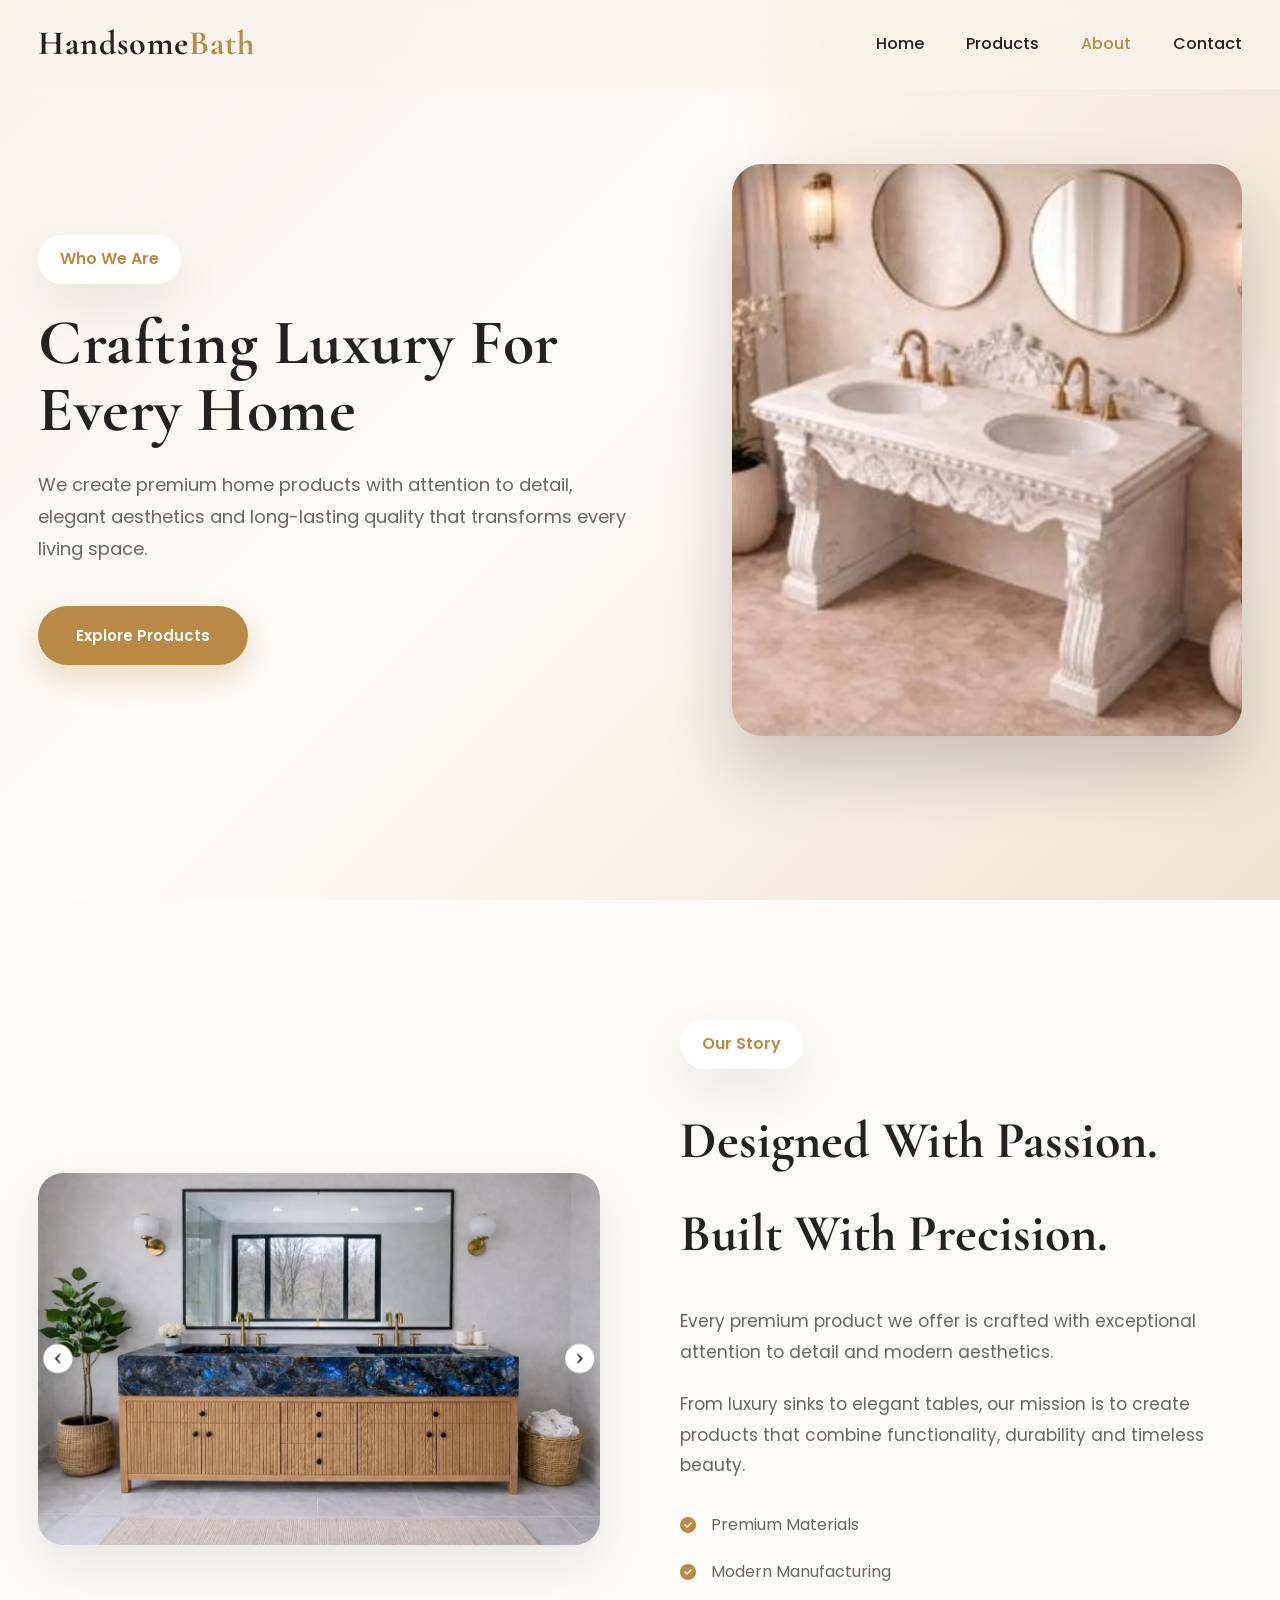
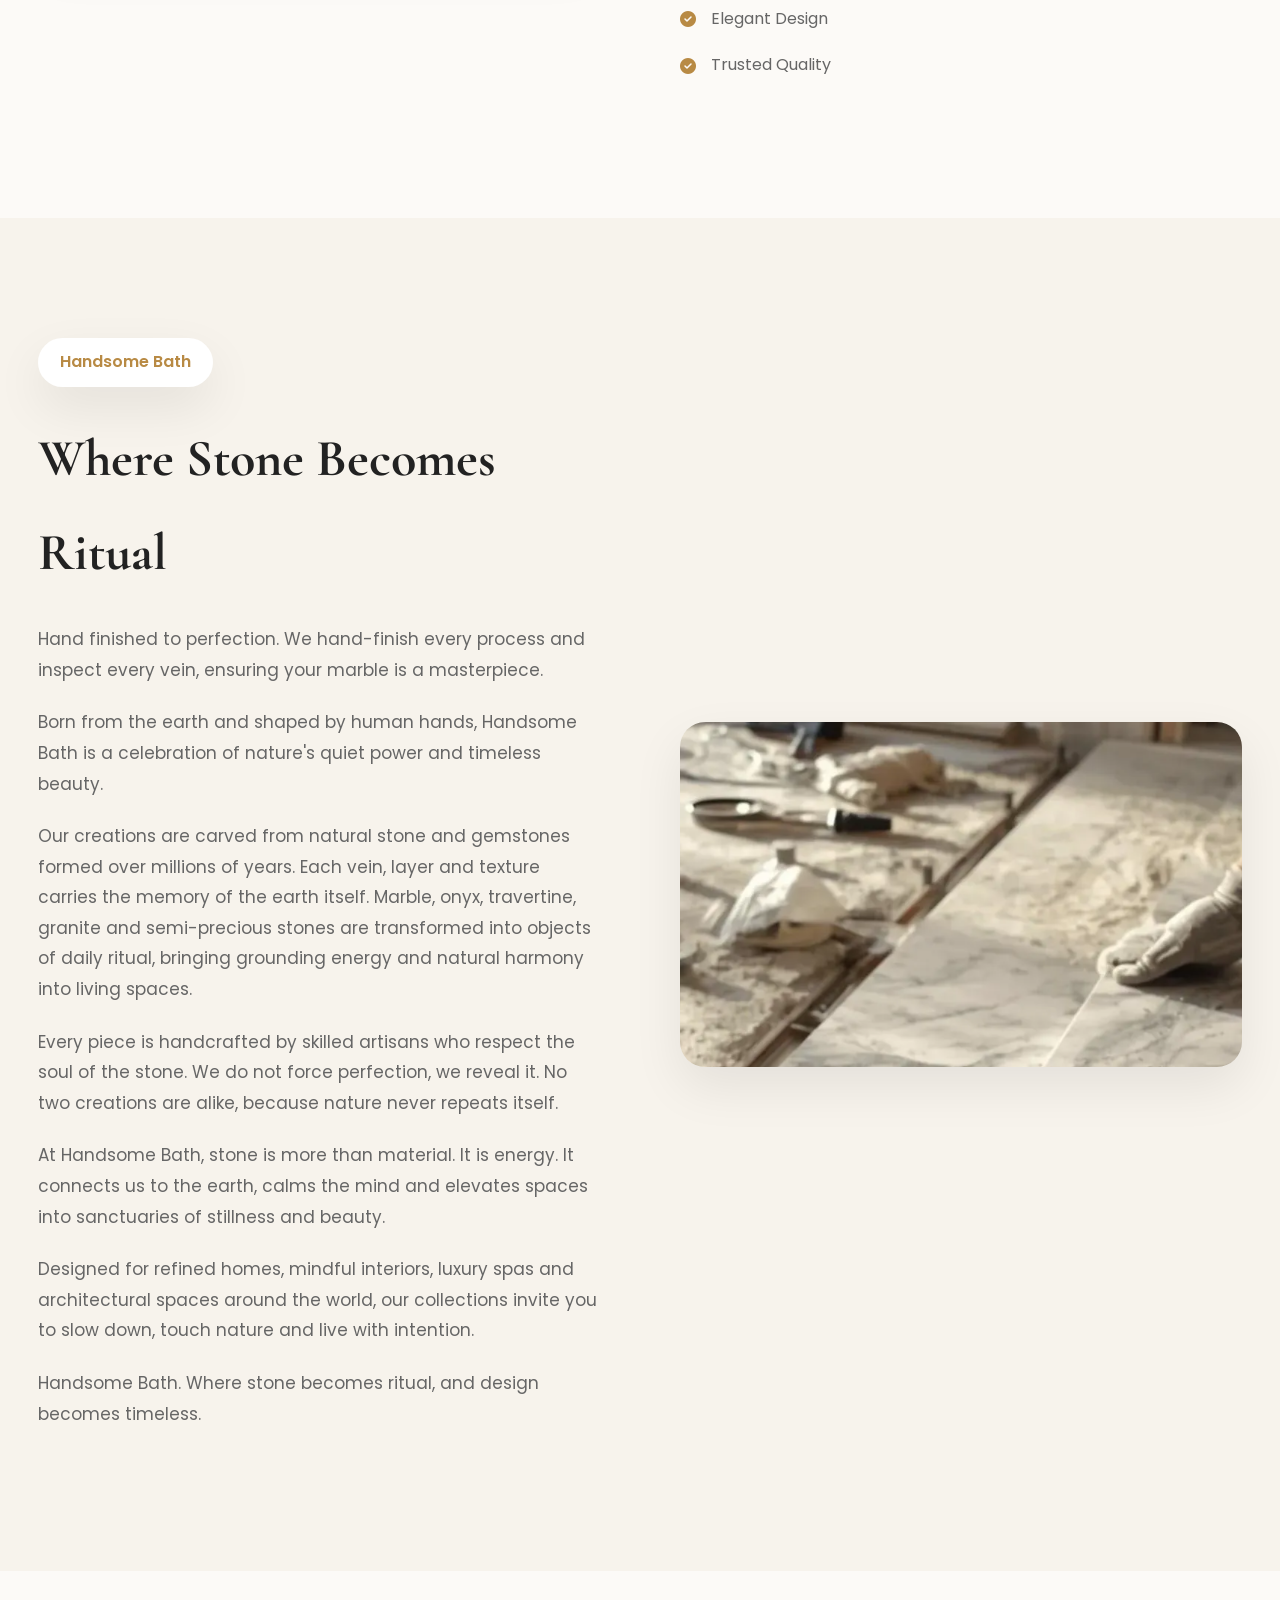
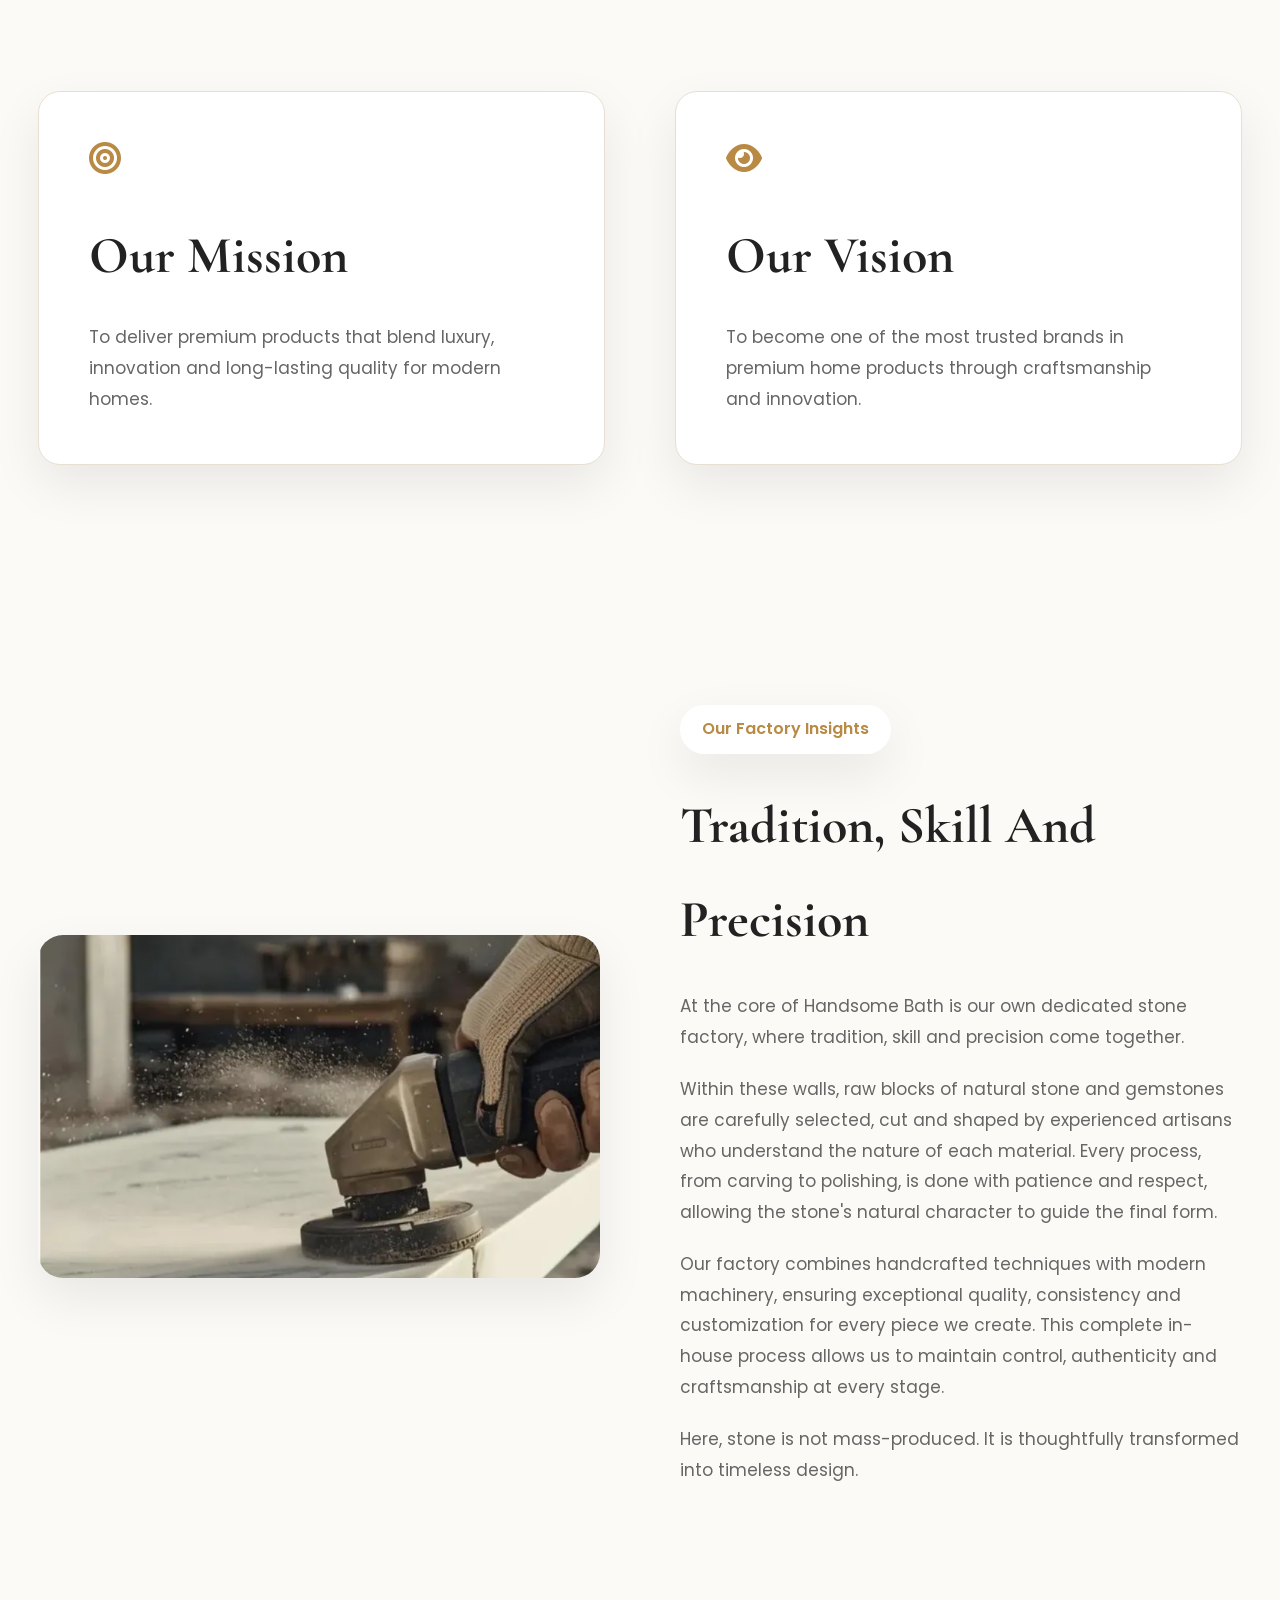
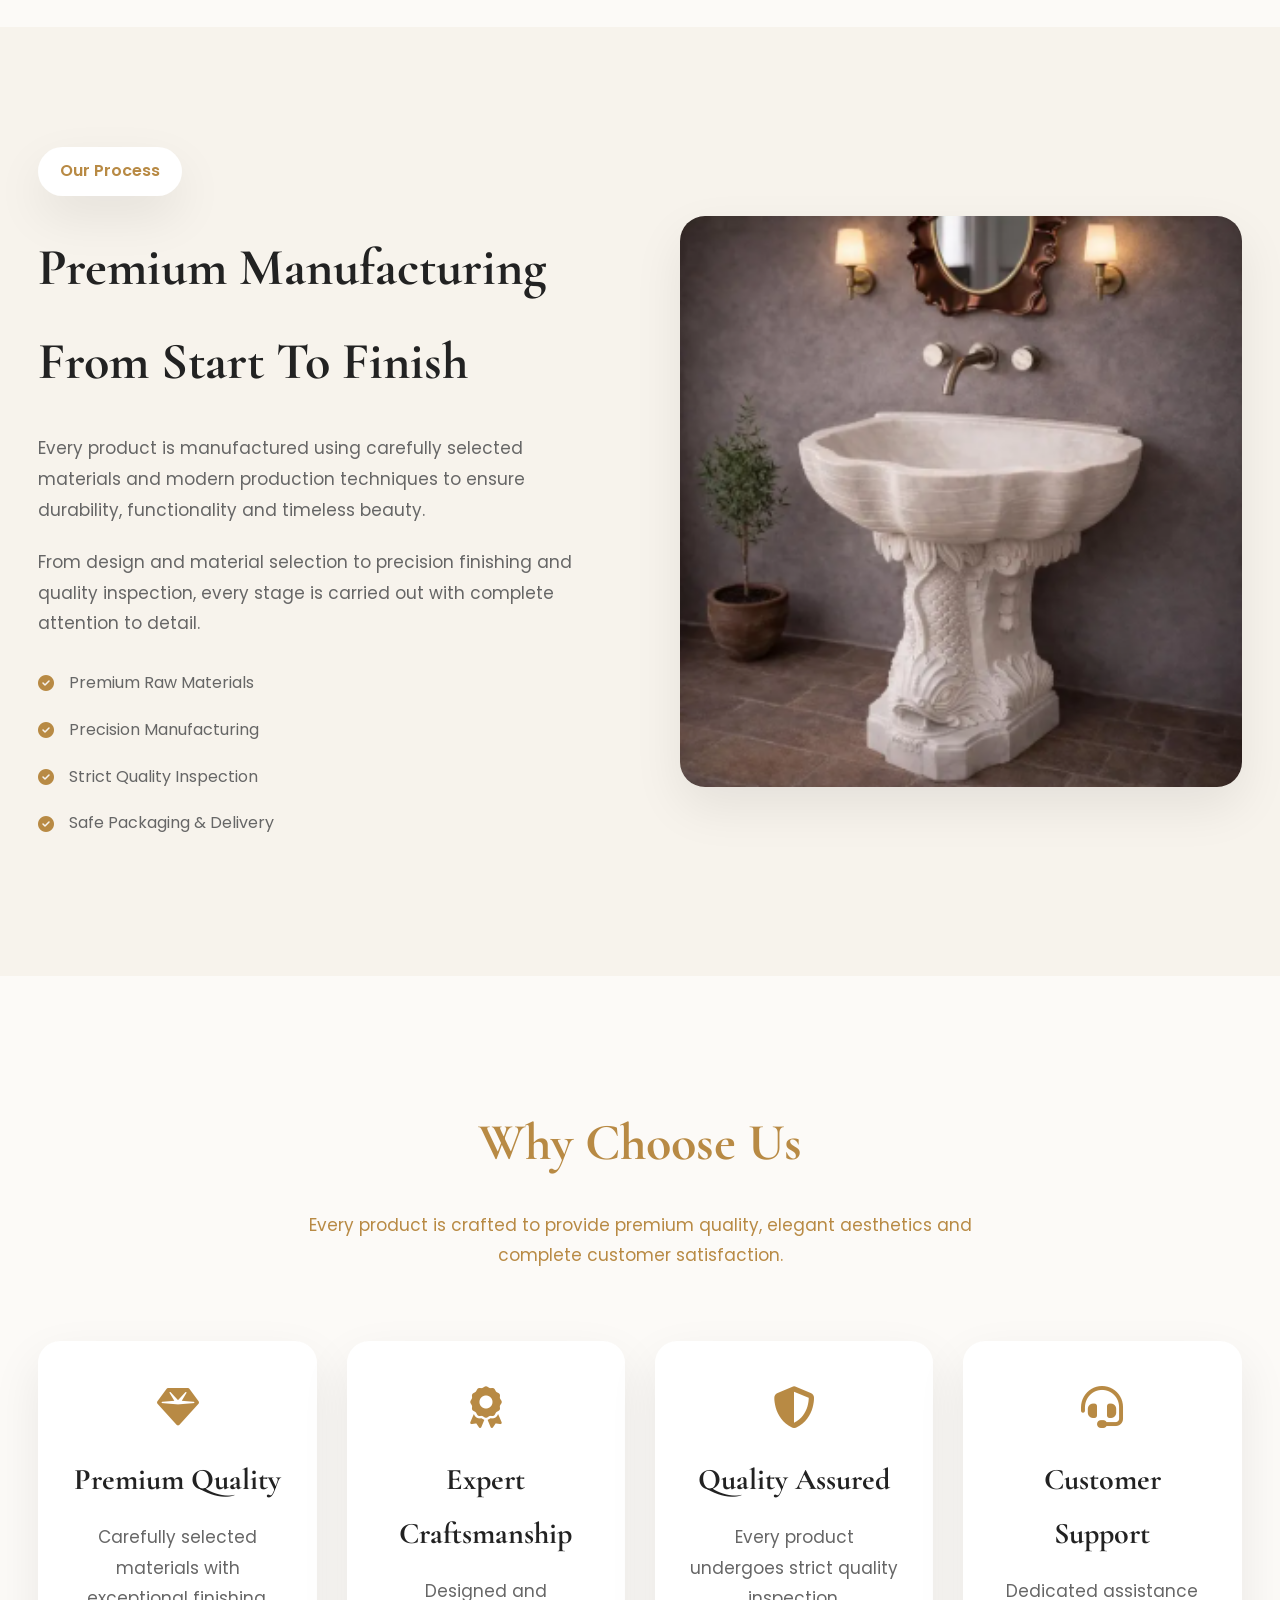
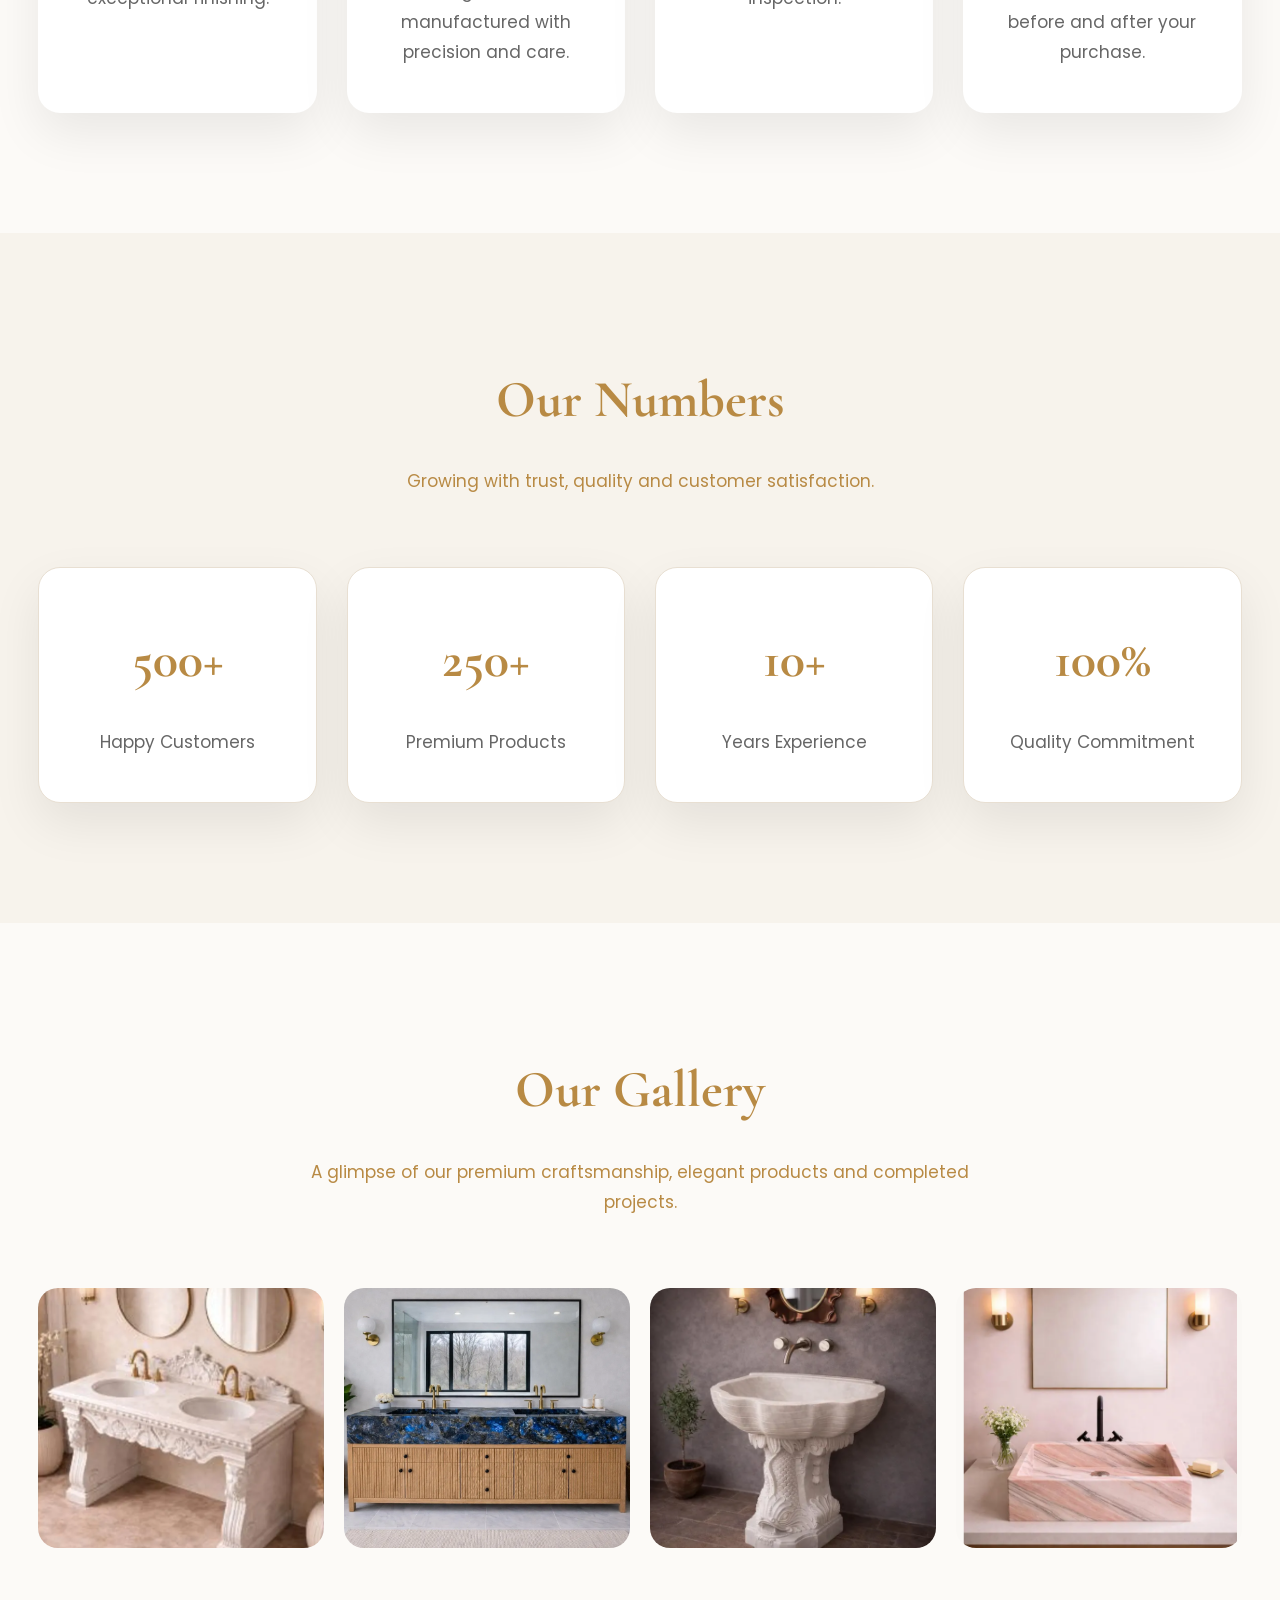
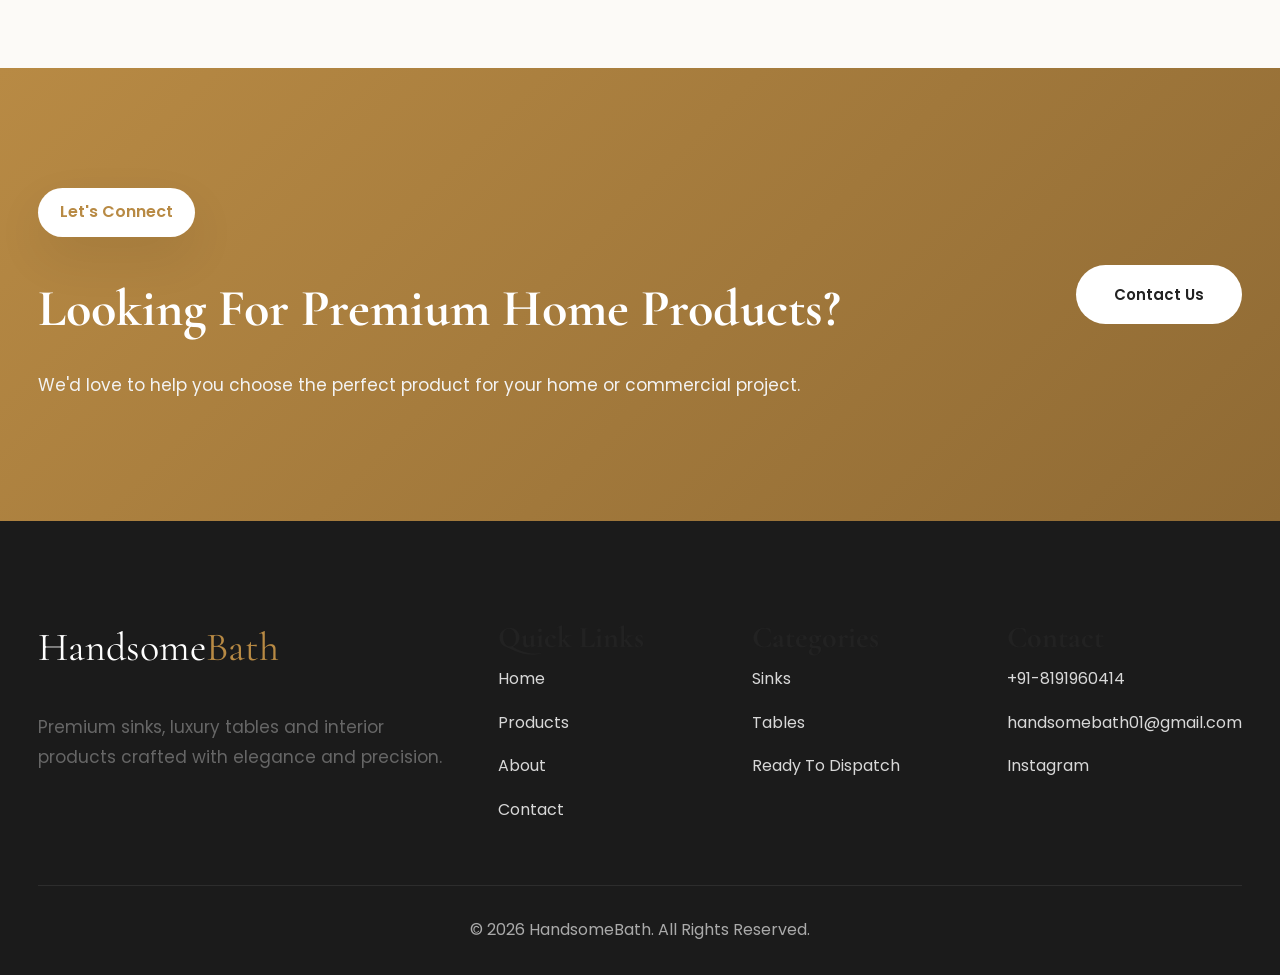
==== about.html @ 7a98d1a5 "Initial commit" ====
<!DOCTYPE html>
<html lang="en">

<head>

    <meta charset="UTF-8">

    <meta name="viewport"
          content="width=device-width, initial-scale=1.0">

    <title>About Us | HandsomeBath</title>

    <meta name="description"
          content="Learn more about our craftsmanship and premium products.">

    <link rel="icon"
          href="assets/images/logo/favicon.png">

    <link rel="stylesheet"
          href="assets/css/style.css">

    <link rel="stylesheet"
          href="assets/css/responsive.css">

    <link rel="stylesheet"
          href="https://cdnjs.cloudflare.com/ajax/libs/font-awesome/6.6.0/css/all.min.css">

</head>

<body>





<!--=========================================================
HEADER
==========================================================-->

<header>

    <div class="container navbar">

        <a href="index.html"
           class="logo">

            Handsome<span>Bath</span>

        </a>

        <ul class="nav-links">

            <li>

                <a href="index.html">

                    Home

                </a>

            </li>

            <li>

                <a href="products.html">

                    Products

                </a>

            </li>

            <li>

                <a href="about.html"
                   class="active">

                    About

                </a>

            </li>

            <li>

                <a href="contact.html">

                    Contact

                </a>

            </li>

        </ul>

        <div class="menu-btn">

            ☰

        </div>

    </div>

</header>





<!--=========================================================
HERO
==========================================================-->

<section class="hero">

<div class="container">

<div class="hero-wrapper">

<div class="hero-content reveal">

<div class="hero-tag">

Who We Are

</div>

<h1>

Crafting Luxury
For Every Home

</h1>

<p>

We create premium home products with
attention to detail, elegant aesthetics
and long-lasting quality that transforms
every living space.

</p>

<a href="products.html"
class="btn btn-primary">

Explore Products

</a>

</div>





<div class="hero-image reveal">

<img src="assets/images/about/luxury-home-vanity.png"
alt="About">

</div>

</div>

</div>

</section>





<!--=========================================================
OUR STORY
==========================================================-->

<section class="about">

<div class="container">

<div class="about-wrapper">

<div class="about-image reveal">

<img src="assets/images/about/passion-stone-vanity.png"
alt="Our Story">

</div>





<div class="about-content reveal">

<div class="hero-tag">

Our Story

</div>

<h2>

Designed With Passion.
Built With Precision.

</h2>

<p>

Every premium product we offer is
crafted with exceptional attention
to detail and modern aesthetics.

</p>

<p>

From luxury sinks to elegant tables,
our mission is to create products
that combine functionality,
durability and timeless beauty.

</p>

<ul class="about-list">

<li>

<i class="fa-solid fa-circle-check"></i>

Premium Materials

</li>

<li>

<i class="fa-solid fa-circle-check"></i>

Modern Manufacturing

</li>

<li>

<i class="fa-solid fa-circle-check"></i>

Elegant Design

</li>

<li>

<i class="fa-solid fa-circle-check"></i>

Trusted Quality

</li>

</ul>

</div>

</div>

</div>

</section>





<!--=========================================================
STONE RITUAL
==========================================================-->

<section>

    <div class="container">

        <div class="about-wrapper">

            <div class="about-content reveal">

                <div class="hero-tag">

                    Handsome Bath

                </div>

                <h2>

                    Where Stone Becomes Ritual

                </h2>

                <p>

                    Hand finished to perfection. We hand-finish every process
                    and inspect every vein, ensuring your marble is a masterpiece.

                </p>

                <p>

                    Born from the earth and shaped by human hands, Handsome Bath
                    is a celebration of nature's quiet power and timeless beauty.

                </p>

                <p>

                    Our creations are carved from natural stone and gemstones
                    formed over millions of years. Each vein, layer and texture
                    carries the memory of the earth itself. Marble, onyx,
                    travertine, granite and semi-precious stones are transformed
                    into objects of daily ritual, bringing grounding energy and
                    natural harmony into living spaces.

                </p>

                <p>

                    Every piece is handcrafted by skilled artisans who respect
                    the soul of the stone. We do not force perfection, we reveal
                    it. No two creations are alike, because nature never repeats
                    itself.

                </p>

                <p>

                    At Handsome Bath, stone is more than material. It is energy.
                    It connects us to the earth, calms the mind and elevates
                    spaces into sanctuaries of stillness and beauty.

                </p>

                <p>

                    Designed for refined homes, mindful interiors, luxury spas
                    and architectural spaces around the world, our collections
                    invite you to slow down, touch nature and live with intention.

                </p>

                <p>

                    Handsome Bath. Where stone becomes ritual, and design becomes
                    timeless.

                </p>

            </div>

            <div class="about-image reveal">

                <img src="assets/images/about/hand-finished-stone.png"
                     alt="Hand finished marble stone">

            </div>

        </div>

    </div>

</section>





<!--=========================================================
MISSION & VISION
==========================================================-->

<section class="light-bg">

<div class="container">

<div class="grid-2">

<div class="card reveal"
style="padding:50px;">

<i class="fa-solid fa-bullseye fa-2x gold"></i>

<br><br>

<h2>

Our Mission

</h2>

<p>

To deliver premium products
that blend luxury, innovation
and long-lasting quality for
modern homes.

</p>

</div>





<div class="card reveal"
style="padding:50px;">

<i class="fa-solid fa-eye fa-2x gold"></i>

<br><br>

<h2>

Our Vision

</h2>

<p>

To become one of the most
trusted brands in premium
home products through
craftsmanship and innovation.

</p>

</div>

</div>

</div>

</section>





<!--=========================================================
FACTORY INSIGHTS
==========================================================-->

<section class="light-bg">

    <div class="container">

        <div class="about-wrapper">

            <div class="about-image reveal">

                <img src="assets/images/gallery/factory-polishing.png"
                     alt="Stone factory polishing process">

            </div>

            <div class="about-content reveal">

                <div class="hero-tag">

                    Our Factory Insights

                </div>

                <h2>

                    Tradition, Skill And Precision

                </h2>

                <p>

                    At the core of Handsome Bath is our own dedicated stone
                    factory, where tradition, skill and precision come together.

                </p>

                <p>

                    Within these walls, raw blocks of natural stone and gemstones
                    are carefully selected, cut and shaped by experienced artisans
                    who understand the nature of each material. Every process,
                    from carving to polishing, is done with patience and respect,
                    allowing the stone's natural character to guide the final form.

                </p>

                <p>

                    Our factory combines handcrafted techniques with modern
                    machinery, ensuring exceptional quality, consistency and
                    customization for every piece we create. This complete
                    in-house process allows us to maintain control, authenticity
                    and craftsmanship at every stage.

                </p>

                <p>

                    Here, stone is not mass-produced. It is thoughtfully
                    transformed into timeless design.

                </p>

            </div>

        </div>

    </div>

</section>
<!--=========================================================
MANUFACTURING PROCESS
==========================================================-->

<section>

    <div class="container">

        <div class="about-wrapper">

            <!-- Content -->

            <div class="about-content reveal">

                <div class="hero-tag">

                    Our Process

                </div>

                <h2>

                    Premium Manufacturing
                    From Start To Finish

                </h2>

                <p>

                    Every product is manufactured using
                    carefully selected materials and modern
                    production techniques to ensure durability,
                    functionality and timeless beauty.

                </p>

                <p>

                    From design and material selection to
                    precision finishing and quality inspection,
                    every stage is carried out with complete
                    attention to detail.

                </p>

                <ul class="about-list">

                    <li>

                        <i class="fa-solid fa-circle-check"></i>

                        Premium Raw Materials

                    </li>

                    <li>

                        <i class="fa-solid fa-circle-check"></i>

                        Precision Manufacturing

                    </li>

                    <li>

                        <i class="fa-solid fa-circle-check"></i>

                        Strict Quality Inspection

                    </li>

                    <li>

                        <i class="fa-solid fa-circle-check"></i>

                        Safe Packaging & Delivery

                    </li>

                </ul>

            </div>





            <!-- Image -->

            <div class="about-image reveal">

                <img src="assets/images/about/manufacturing-basin.png"
                     alt="Manufacturing">

            </div>

        </div>

    </div>

</section>





<!--=========================================================
WHY CHOOSE US
==========================================================-->

<section class="features">

    <div class="container">

        <h2 class="section-title reveal">

            Why Choose Us

        </h2>

        <p class="section-subtitle reveal">

            Every product is crafted to provide premium quality,
            elegant aesthetics and complete customer satisfaction.

        </p>





        <div class="feature-grid">

            <div class="feature-card reveal">

                <i class="fa-solid fa-gem"></i>

                <h3>

                    Premium Quality

                </h3>

                <p>

                    Carefully selected materials with
                    exceptional finishing.

                </p>

            </div>





            <div class="feature-card reveal">

                <i class="fa-solid fa-award"></i>

                <h3>

                    Expert Craftsmanship

                </h3>

                <p>

                    Designed and manufactured with
                    precision and care.

                </p>

            </div>





            <div class="feature-card reveal">

                <i class="fa-solid fa-shield-halved"></i>

                <h3>

                    Quality Assured

                </h3>

                <p>

                    Every product undergoes strict
                    quality inspection.

                </p>

            </div>





            <div class="feature-card reveal">

                <i class="fa-solid fa-headset"></i>

                <h3>

                    Customer Support

                </h3>

                <p>

                    Dedicated assistance before
                    and after your purchase.

                </p>

            </div>

        </div>

    </div>

</section>





<!--=========================================================
COMPANY STATS
==========================================================-->

<section>

    <div class="container">

        <h2 class="section-title reveal">

            Our Numbers

        </h2>

        <p class="section-subtitle reveal">

            Growing with trust, quality and customer satisfaction.

        </p>





        <div class="grid-4">

            <div class="card reveal text-center"
                 style="padding:45px;">

                <h2 class="gold">

                    500+

                </h2>

                <p>

                    Happy Customers

                </p>

            </div>





            <div class="card reveal text-center"
                 style="padding:45px;">

                <h2 class="gold">

                    250+

                </h2>

                <p>

                    Premium Products

                </p>

            </div>





            <div class="card reveal text-center"
                 style="padding:45px;">

                <h2 class="gold">

                    10+

                </h2>

                <p>

                    Years Experience

                </p>

            </div>





            <div class="card reveal text-center"
                 style="padding:45px;">

                <h2 class="gold">

                    100%

                </h2>

                <p>

                    Quality Commitment

                </p>

            </div>

        </div>

    </div>

</section>
<!--=========================================================
GALLERY
==========================================================-->

<section class="instagram">

    <div class="container">

        <h2 class="section-title reveal">

            Our Gallery

        </h2>

        <p class="section-subtitle reveal">

            A glimpse of our premium craftsmanship,
            elegant products and completed projects.

        </p>





        <div class="instagram-grid">

            <div class="instagram-item reveal">

                <img src="assets/images/about/luxury-home-vanity.png"
                     alt="Luxury stone vanity">

            </div>





            <div class="instagram-item reveal">

                <img src="assets/images/about/passion-stone-vanity.png"
                     alt="Blue stone vanity">

            </div>





            <div class="instagram-item reveal">

                <img src="assets/images/about/manufacturing-basin.png"
                     alt="Handcrafted stone basin">

            </div>





            <div class="instagram-item reveal">

                <img src="assets/images/gallery/pink-stone-basin.png"
                     alt="Pink stone basin">

            </div>

        </div>

    </div>

</section>





<!--=========================================================
CALL TO ACTION
==========================================================-->

<section class="cta">

    <div class="container">

        <div class="cta-wrapper">

            <div>

                <div class="hero-tag">

                    Let's Connect

                </div>

                <h2>

                    Looking For Premium
                    Home Products?

                </h2>

                <p>

                    We'd love to help you choose the perfect
                    product for your home or commercial project.

                </p>

            </div>





            <a href="contact.html"
               class="btn">

                Contact Us

            </a>

        </div>

    </div>

</section>





<!--=========================================================
FOOTER
==========================================================-->

<footer>

    <div class="container">

        <div class="footer-grid">

            <!-- Company -->

            <div>

                <div class="footer-logo">

                    Handsome<span>Bath</span>

                </div>

                <br>

                <p>

                    Premium sinks, luxury tables and
                    interior products crafted with
                    elegance and precision.

                </p>

            </div>





            <!-- Quick Links -->

            <div>

                <h3>

                    Quick Links

                </h3>

                <div class="footer-links">

                    <a href="index.html">

                        Home

                    </a>

                    <a href="products.html">

                        Products

                    </a>

                    <a href="about.html">

                        About

                    </a>

                    <a href="contact.html">

                        Contact

                    </a>

                </div>

            </div>





            <!-- Products -->

            <div>

                <h3>

                    Categories

                </h3>

                <div class="footer-links">

                    <a href="products.html#sinks">

                        Sinks

                    </a>

                    <a href="products.html#tables">

                        Tables

                    </a>

                    <a href="products.html#ready">

                        Ready To Dispatch

                    </a>

                </div>

            </div>





            <!-- Contact -->

            <div>

                <h3>

                    Contact

                </h3>

                <div class="footer-links">

                    <a href="tel:+918191960414">

                        +91-8191960414

                    </a>

                    <a href="mailto:handsomebath01@gmail.com">

                        handsomebath01@gmail.com

                    </a>

                    <a href="mailto:handsomebath01@gmail.com"
                       target="_blank">

                        Instagram

                    </a>

                </div>

            </div>

        </div>





        <div class="footer-bottom">

            © 2026 HandsomeBath. All Rights Reserved.

        </div>

    </div>

</footer>





<!--=========================================================
BACK TO TOP
==========================================================-->

<div class="top-btn">

    <i class="fa-solid fa-arrow-up"></i>

</div>





<!--=========================================================
JAVASCRIPT
==========================================================-->

<script src="assets/js/script.js"></script>

</body>

</html>
---- assets/css/style.css ----
/*=========================================================
    LUXURY INTERIOR WEBSITE V2
    Author : Atharv Agarwal
    Version : 2.0
=========================================================*/


/*=========================================================
GOOGLE FONTS
=========================================================*/

@import url('https://fonts.googleapis.com/css2?family=Cormorant+Garamond:wght@400;500;600;700&family=Poppins:wght@300;400;500;600;700&display=swap');


/*=========================================================
ROOT VARIABLES
=========================================================*/

:root{

    --bg:#F7F3EC;

    --section:#FCFAF7;

    --card:#FFFFFF;

    --primary:#222222;

    --secondary:#666666;

    --gold:#B88A44;

    --gold-dark:#9E7335;

    --border:#E8DFD2;

    --shadow:0 20px 50px rgba(0,0,0,.08);

    --shadow-hover:0 25px 60px rgba(0,0,0,.12);

    --radius:22px;

    --transition:.35s ease;

    --container:1240px;

}



/*=========================================================
RESET
=========================================================*/

*{

    margin:0;

    padding:0;

    box-sizing:border-box;

}

html{

    scroll-behavior:smooth;

}

body{

    background:var(--bg);

    color:var(--primary);

    font-family:'Poppins',sans-serif;

    line-height:1.8;

    overflow-x:hidden;

}

img{

    width:100%;

    display:block;

}

a{

    text-decoration:none;

    color:inherit;

}

ul{

    list-style:none;

}

button{

    border:none;

    cursor:pointer;

    font-family:inherit;

}

section{

    padding:120px 0;

}

.container{

    width:92%;

    max-width:var(--container);

    margin:auto;

}



/*=========================================================
SCROLLBAR
=========================================================*/

::-webkit-scrollbar{

    width:10px;

}

::-webkit-scrollbar-track{

    background:#ECE7DE;

}

::-webkit-scrollbar-thumb{

    background:var(--gold);

    border-radius:50px;

}

::-webkit-scrollbar-thumb:hover{

    background:var(--gold-dark);

}



/*=========================================================
TEXT SELECTION
=========================================================*/

::selection{

    background:var(--gold);

    color:white;

}



/*=========================================================
TYPOGRAPHY
=========================================================*/

h1,h2,h3,h4{

    font-family:'Cormorant Garamond',serif;

    color:var(--primary);

    font-weight:700;

}

h1{

    font-size:72px;

    line-height:1.05;

    letter-spacing:.5px;

}

h2{

    font-size:52px;

    margin-bottom:20px;

}

h3{

    font-size:30px;

}

p{

    color:var(--secondary);

    font-size:17px;

}

.section-title{

    text-align:center;

}

.section-subtitle{

    max-width:700px;

    margin:auto;

    text-align:center;

    margin-top:15px;

    margin-bottom:70px;

}



/*=========================================================
BUTTONS
=========================================================*/

.btn{

    display:inline-flex;

    align-items:center;

    justify-content:center;

    padding:16px 38px;

    border-radius:50px;

    font-size:15px;

    font-weight:600;

    transition:var(--transition);

}

.btn-primary{

    background:var(--gold);

    color:white;

    box-shadow:0 12px 30px rgba(184,138,68,.30);

}

.btn-primary:hover{

    transform:translateY(-5px);

    background:var(--gold-dark);

}

.btn-outline{

    border:2px solid var(--gold);

    color:var(--primary);

}

.btn-outline:hover{

    background:var(--gold);

    color:white;

}



/*=========================================================
GLASS NAVBAR
=========================================================*/

header{

    position:fixed;

    top:0;

    width:100%;

    z-index:999;

    transition:.4s;

    backdrop-filter:blur(16px);

    background:rgba(247,243,236,.65);

    border-bottom:1px solid rgba(255,255,255,.15);

}

header.scrolled{

    background:rgba(255,255,255,.92);

    box-shadow:0 8px 30px rgba(0,0,0,.08);

}

.navbar{

    height:88px;

    display:flex;

    justify-content:space-between;

    align-items:center;

}

.logo{

    font-size:34px;

    font-family:'Cormorant Garamond',serif;

    font-weight:700;

    letter-spacing:1px;

}

.logo span{

    color:var(--gold);

}

.nav-links{

    display:flex;

    gap:42px;

}

.nav-links a{

    position:relative;

    font-weight:500;

    transition:.3s;

}

.nav-links a:hover{

    color:var(--gold);

}

.nav-links a::after{

    content:"";

    position:absolute;

    left:0;

    bottom:-8px;

    width:0;

    height:2px;

    background:var(--gold);

    transition:.35s;

}

.nav-links a:hover::after{

    width:100%;

}

.active{

    color:var(--gold);

}

.menu-btn{

    display:none;

    font-size:30px;

    cursor:pointer;

}



/*=========================================================
UTILITY CLASSES
=========================================================*/

.text-center{

    text-align:center;

}

.gold{

    color:var(--gold);

}

.light-bg{

    background:var(--section);

}

.mt-1{

    margin-top:20px;

}

.mt-2{

    margin-top:40px;

}

.mt-3{

    margin-top:70px;

}

.mb-1{

    margin-bottom:20px;

}

.mb-2{

    margin-bottom:40px;

}

.mb-3{

    margin-bottom:70px;

}

.flex{

    display:flex;

}

.flex-center{

    display:flex;

    justify-content:center;

    align-items:center;

}

.grid-2{

    display:grid;

    grid-template-columns:repeat(2,1fr);

    gap:70px;

}

.grid-3{

    display:grid;

    grid-template-columns:repeat(3,1fr);

    gap:35px;

}

.grid-4{

    display:grid;

    grid-template-columns:repeat(4,1fr);

    gap:30px;

}



/*=========================================================
COMMON CARD
=========================================================*/

.card{

    background:var(--card);

    border-radius:var(--radius);

    border:1px solid var(--border);

    box-shadow:var(--shadow);

    transition:.4s;

}

.card:hover{

    transform:translateY(-10px);

    box-shadow:var(--shadow-hover);

}
/*=========================================================
HERO SECTION
=========================================================*/

.hero{

    min-height:100vh;

    display:flex;

    align-items:center;

    position:relative;

    overflow:hidden;

    background:linear-gradient(
        135deg,
        #F7F3EC 0%,
        #FDFBF8 45%,
        #EFE3D1 100%
    );

}

.hero::before{

    content:"";

    position:absolute;

    width:650px;

    height:650px;

    background:rgba(184,138,68,.08);

    border-radius:50%;

    top:-250px;

    right:-150px;

    filter:blur(30px);

}

.hero-wrapper{

    display:grid;

    grid-template-columns:1.1fr .9fr;

    align-items:center;

    gap:70px;

}

.hero-content{

    z-index:5;

}

.hero-tag{

    display:inline-block;

    padding:10px 22px;

    border-radius:50px;

    background:white;

    color:var(--gold);

    font-weight:600;

    margin-bottom:25px;

    box-shadow:var(--shadow);

}

.hero-content h1{

    margin-bottom:25px;

}

.hero-content p{

    font-size:18px;

    max-width:600px;

    margin-bottom:40px;

}

.hero-buttons{

    display:flex;

    gap:20px;

}

.hero-image{

    position:relative;

}

.hero-image img{

    border-radius:30px;

    box-shadow:0 35px 70px rgba(0,0,0,.18);

    transition:.5s;

}

.hero-image img:hover{

    transform:scale(1.02);

}



/*=========================================================
SCROLL INDICATOR
=========================================================*/

.scroll-down{

    position:absolute;

    bottom:40px;

    left:50%;

    transform:translateX(-50%);

    font-size:28px;

    color:var(--gold);

    animation:bounce 2s infinite;

}

@keyframes bounce{

0%,20%,50%,80%,100%{

transform:translate(-50%,0);

}

40%{

transform:translate(-50%,-10px);

}

60%{

transform:translate(-50%,-5px);

}

}



/*=========================================================
ABOUT
=========================================================*/

.about{

    background:var(--section);

}

.about-wrapper{

    display:grid;

    grid-template-columns:1fr 1fr;

    gap:80px;

    align-items:center;

}

.about-image{

    overflow:hidden;

    border-radius:25px;

    box-shadow:var(--shadow);

}

.about-image img{

    transition:.6s;

}

.about-image:hover img{

    transform:scale(1.06);

}

.about-content h2{

    margin-bottom:25px;

}

.about-content p{

    margin-bottom:22px;

}

.about-list{

    margin-top:30px;

}

.about-list li{

    margin-bottom:18px;

    display:flex;

    gap:15px;

    align-items:center;

    color:var(--secondary);

}

.about-list i{

    color:var(--gold);

}



/*=========================================================
FEATURED COLLECTION
=========================================================*/

.featured{

    background:var(--bg);

}

.featured-grid{

    display:grid;

    grid-template-columns:repeat(3,1fr);

    gap:35px;

}

.feature-box{

    position:relative;

    overflow:hidden;

    border-radius:25px;

    box-shadow:var(--shadow);

    cursor:pointer;

}

.feature-box img{

    height:520px;

    object-fit:cover;

    transition:.6s;

}

.feature-box:hover img{

    transform:scale(1.08);

}

.feature-overlay{

    position:absolute;

    inset:0;

    background:linear-gradient(
        transparent,
        rgba(0,0,0,.75)
    );

    display:flex;

    align-items:flex-end;

    padding:35px;

}

.feature-overlay h3{

    color:white;

    font-size:34px;

}

.feature-overlay p{

    color:#F4F4F4;

    margin-top:10px;

}



/*=========================================================
CATEGORY CARDS
=========================================================*/

.categories{

    background:var(--section);

}

.category-grid{

    display:grid;

    grid-template-columns:repeat(3,1fr);

    gap:35px;

}

.category-card{

    background:white;

    border-radius:22px;

    padding:45px;

    text-align:center;

    transition:.4s;

    border:1px solid var(--border);

}

.category-card:hover{

    transform:translateY(-10px);

    box-shadow:var(--shadow-hover);

}

.category-card i{

    font-size:48px;

    color:var(--gold);

    margin-bottom:25px;

}

.category-card h3{

    margin-bottom:15px;

}

.category-card p{

    margin-bottom:30px;

}
/*=========================================================
TOP SELLING PRODUCTS
=========================================================*/

.products{

    background:var(--bg);

}

.product-grid{

    display:grid;

    grid-template-columns:repeat(3,1fr);

    gap:35px;

}

.product-card{

    background:#fff;

    border-radius:24px;

    overflow:hidden;

    border:1px solid var(--border);

    transition:.4s;

    box-shadow:var(--shadow);

}

.product-card:hover{

    transform:translateY(-12px);

    box-shadow:var(--shadow-hover);

}

.product-image{

    position:relative;

    overflow:hidden;

}

.product-image img{

    height:340px;

    object-fit:cover;

    transition:.6s;

}

.product-card:hover .product-image img{

    transform:scale(1.08);

}

.product-badge{

    position:absolute;

    top:20px;

    left:20px;

    background:var(--gold);

    color:#fff;

    padding:8px 18px;

    border-radius:50px;

    font-size:13px;

    font-weight:600;

}

.product-content{

    padding:30px;

}

.product-content h3{

    margin-bottom:12px;

}

.product-content p{

    margin-bottom:20px;

}

.product-divider{

    width:70px;

    height:2px;

    background:var(--gold);

    margin:20px 0;

}

.product-price{

    color:var(--gold);

    font-weight:600;

    margin-bottom:8px;

}

.product-price-block{

    margin-bottom:25px;

}

.product-mrp{

    color:var(--text);

    font-size:14px;

    margin-bottom:6px;

}

.product-mrp span{

    text-decoration:line-through;

}

.product-discount{

    display:inline-flex;

    align-items:center;

    min-height:28px;

    padding:0 10px;

    border-radius:999px;

    background:rgba(184,138,68,.12);

    color:var(--primary);

    font-size:13px;

    font-weight:700;

}

.product-content .btn{

    margin-bottom:12px;

}

.product-content .add-to-cart{

    width:100%;

}



/*=========================================================
SHOPPING CART
=========================================================*/

.cart-toggle{

    position:fixed;

    right:26px;

    bottom:92px;

    width:56px;

    height:56px;

    border:none;

    border-radius:50%;

    background:var(--gold);

    color:#fff;

    font-size:20px;

    cursor:pointer;

    z-index:999;

    box-shadow:0 18px 35px rgba(0,0,0,.18);

}

.cart-count{

    position:absolute;

    top:-7px;

    right:-7px;

    min-width:24px;

    height:24px;

    padding:0 7px;

    border-radius:999px;

    background:#111;

    color:#fff;

    display:flex;

    align-items:center;

    justify-content:center;

    font-size:12px;

    font-weight:700;

}

.cart-overlay{

    position:fixed;

    inset:0;

    background:rgba(0,0,0,.42);

    opacity:0;

    visibility:hidden;

    transition:.3s;

    z-index:1000;

}

.cart-overlay.active{

    opacity:1;

    visibility:visible;

}

.cart-drawer{

    position:fixed;

    top:0;

    right:-420px;

    width:min(420px, 100%);

    height:100vh;

    background:#fff;

    z-index:1001;

    display:flex;

    flex-direction:column;

    box-shadow:-20px 0 55px rgba(0,0,0,.18);

    transition:.35s;

}

.cart-drawer.active{

    right:0;

}

.cart-open{

    overflow:hidden;

}

.cart-header{

    padding:24px;

    border-bottom:1px solid rgba(0,0,0,.08);

    display:flex;

    justify-content:space-between;

    align-items:center;

}

.cart-header span{

    display:block;

    font-size:24px;

    font-weight:700;

    color:var(--dark);

}

.cart-header small{

    color:var(--text);

}

.cart-close{

    width:40px;

    height:40px;

    border:none;

    border-radius:50%;

    background:var(--section);

    cursor:pointer;

}

.cart-items{

    flex:1;

    overflow:auto;

    padding:20px 24px;

}

.cart-item{

    display:grid;

    grid-template-columns:86px 1fr;

    gap:14px;

    padding:16px 0;

    border-bottom:1px solid rgba(0,0,0,.08);

}

.cart-item img{

    width:86px;

    height:86px;

    object-fit:cover;

    border-radius:8px;

}

.cart-item-info h4{

    font-size:15px;

    line-height:1.35;

    margin-bottom:8px;

}

.cart-item-info span{

    color:var(--gold);

    font-weight:700;

}

.cart-qty{

    margin-top:12px;

    display:flex;

    align-items:center;

    gap:8px;

    flex-wrap:wrap;

}

.cart-qty button{

    min-width:30px;

    height:30px;

    border:1px solid rgba(0,0,0,.12);

    background:#fff;

    border-radius:6px;

    cursor:pointer;

}

.cart-qty strong{

    min-width:22px;

    text-align:center;

}

.cart-qty .cart-remove{

    width:auto;

    padding:0 10px;

    color:#b3261e;

}

.cart-empty{

    display:none;

    padding:40px 24px;

    color:var(--text);

    text-align:center;

}

.cart-empty.show{

    display:block;

}

.cart-footer{

    padding:22px 24px;

    border-top:1px solid rgba(0,0,0,.08);

    background:#fff;

}

.cart-total-row{

    display:flex;

    justify-content:space-between;

    align-items:center;

    margin-bottom:18px;

    font-size:18px;

}

.cart-checkout,
.cart-clear{

    width:100%;

    justify-content:center;

    margin-bottom:12px;

}

.cart-checkout.disabled{

    opacity:.45;

    pointer-events:none;

}



/*=========================================================
WHY CHOOSE US
=========================================================*/

.features{

    background:var(--section);

}

.feature-grid{

    display:grid;

    grid-template-columns:repeat(4,1fr);

    gap:30px;

}

.feature-card{

    background:#fff;

    border-radius:22px;

    padding:45px 35px;

    text-align:center;

    transition:.4s;

    box-shadow:var(--shadow);

}

.feature-card:hover{

    transform:translateY(-10px);

}

.feature-card i{

    font-size:42px;

    color:var(--gold);

    margin-bottom:25px;

}

.feature-card h3{

    margin-bottom:15px;

}



/*=========================================================
CUSTOMER REVIEWS
=========================================================*/

.testimonial-grid{

    display:grid;

    grid-template-columns:repeat(3,1fr);

    gap:35px;

}

.testimonial{

    background:#fff;

    padding:40px;

    border-radius:22px;

    box-shadow:var(--shadow);

}

.stars{

    color:#F4B400;

    margin-bottom:20px;

}

.testimonial h4{

    margin-top:25px;

}



/*=========================================================
INSTAGRAM GALLERY
=========================================================*/

.instagram{

    background:var(--section);

}

.instagram-grid{

    display:grid;

    grid-template-columns:repeat(4,1fr);

    gap:20px;

}

.instagram-item{

    overflow:hidden;

    border-radius:20px;

}

.instagram-item img{

    height:260px;

    object-fit:cover;

    transition:.5s;

}

.instagram-item:hover img{

    transform:scale(1.08);

}



/*=========================================================
CONTACT SECTION
=========================================================*/

.contact-wrapper{

    display:grid;

    grid-template-columns:1fr 1fr;

    gap:50px;

}

.contact-card{

    background:#fff;

    border-radius:24px;

    padding:45px;

    box-shadow:var(--shadow);

}

.contact-item{

    display:flex;

    gap:20px;

    margin-bottom:28px;

}

.contact-icon{

    width:60px;

    height:60px;

    border-radius:50%;

    background:#F7EFE0;

    color:var(--gold);

    display:flex;

    align-items:center;

    justify-content:center;

    font-size:22px;

}

.contact-form{

    display:flex;

    flex-direction:column;

    gap:20px;

}

.contact-form input,
.contact-form textarea{

    padding:16px;

    border:1px solid var(--border);

    border-radius:14px;

    background:#fff;

    font-size:15px;

    outline:none;

}

.contact-form textarea{

    resize:none;

    min-height:180px;

}

.contact-form input:focus,
.contact-form textarea:focus{

    border-color:var(--gold);

}



/*=========================================================
CALL TO ACTION
=========================================================*/

.cta{

    background:linear-gradient(135deg,#B88A44,#8F6A34);

    color:#fff;

}

.cta-wrapper{

    display:flex;

    justify-content:space-between;

    align-items:center;

    gap:40px;

}

.cta h2{

    color:#fff;

    margin-bottom:15px;

}

.cta p{

    color:#f3f3f3;

}

.cta .btn{

    background:#fff;

    color:#222;

}



/*=========================================================
FOOTER
=========================================================*/

footer{

    background:#1B1B1B;

    color:#fff;

    padding:90px 0 30px;

}

.footer-grid{

    display:grid;

    grid-template-columns:2fr 1fr 1fr 1fr;

    gap:50px;

    margin-bottom:60px;

}

.footer-logo{

    font-size:40px;

    font-family:'Cormorant Garamond',serif;

}

.footer-logo span{

    color:var(--gold);

}

.footer-links{

    display:flex;

    flex-direction:column;

    gap:15px;

}

.footer-links a{

    color:#d8d8d8;

    transition:.3s;

}

.footer-links a:hover{

    color:var(--gold);

    padding-left:6px;

}

.footer-bottom{

    text-align:center;

    border-top:1px solid rgba(255,255,255,.08);

    padding-top:30px;

    color:#aaa;

}



/*=========================================================
REVEAL ANIMATION
=========================================================*/

.reveal{

    opacity:0;

    transform:translateY(70px);

    transition:1s;

}

.reveal.active{

    opacity:1;

    transform:translateY(0);

}



/*=========================================================
BACK TO TOP
=========================================================*/

.top-btn{

    position:fixed;

    right:25px;

    bottom:25px;

    width:52px;

    height:52px;

    border-radius:50%;

    background:var(--gold);

    color:#fff;

    display:flex;

    justify-content:center;

    align-items:center;

    cursor:pointer;

    opacity:0;

    visibility:hidden;

    transition:.3s;

    box-shadow:var(--shadow);

}

.top-btn.show{

    opacity:1;

    visibility:visible;

}
---- assets/css/responsive.css ----
/*=========================================================
RESPONSIVE.CSS
Author : Atharv Agarwal
=========================================================*/


/*=========================================================
1400px
=========================================================*/

@media(max-width:1400px){

.container{

width:94%;

}

h1{

font-size:64px;

}

}





/*=========================================================
1200px
=========================================================*/

@media(max-width:1200px){

.hero-wrapper,
.about-wrapper,
.contact-wrapper,
.grid-2{

grid-template-columns:1fr;

gap:60px;

}

.hero-content{

order:2;

text-align:center;

}

.hero-image{

order:1;

}

.hero-content p{

margin:auto auto 40px;

}

.hero-buttons{

justify-content:center;

}

.feature-grid{

grid-template-columns:repeat(2,1fr);

}

.product-grid{

grid-template-columns:repeat(2,1fr);

}

.category-grid{

grid-template-columns:repeat(2,1fr);

}

.featured-grid{

grid-template-columns:repeat(2,1fr);

}

.instagram-grid{

grid-template-columns:repeat(2,1fr);

}

.footer-grid{

grid-template-columns:repeat(2,1fr);

}

}





/*=========================================================
992px
=========================================================*/

@media(max-width:992px){

.nav-links{

position:fixed;

top:88px;

left:-100%;

width:100%;

background:#fff;

display:flex;

flex-direction:column;

padding:40px;

gap:25px;

box-shadow:0 15px 40px rgba(0,0,0,.08);

transition:.35s;

}

.nav-links.active{

left:0;

}

.menu-btn{

display:block;

}

h1{

font-size:54px;

}

h2{

font-size:42px;

}

.grid-4{

grid-template-columns:repeat(2,1fr);

}

}





/*=========================================================
768px
=========================================================*/

@media(max-width:768px){

section{

padding:90px 0;

}

h1{

font-size:42px;

}

h2{

font-size:34px;

}

.hero-buttons{

flex-direction:column;

}

.btn{

width:100%;

}

.product-grid{

grid-template-columns:1fr;

}

.feature-grid{

grid-template-columns:1fr;

}

.category-grid{

grid-template-columns:1fr;

}

.featured-grid{

grid-template-columns:1fr;

}

.instagram-grid{

grid-template-columns:repeat(2,1fr);

}

.footer-grid{

grid-template-columns:1fr;

text-align:center;

}

.cta-wrapper{

flex-direction:column;

text-align:center;

}

}





/*=========================================================
576px
=========================================================*/

@media(max-width:576px){

.container{

width:92%;

}

section{

padding:80px 0;

}

.navbar{

height:75px;

}

.nav-links{

top:75px;

}

.logo{

font-size:28px;

}

h1{

font-size:34px;

}

h2{

font-size:28px;

}

.hero-tag{

font-size:13px;

}

.product-content{

padding:24px;

}

.card{

padding:25px !important;

}

.contact-card{

padding:25px;

}

.instagram-grid{

grid-template-columns:1fr;

}

.top-btn{

width:45px;

height:45px;

font-size:16px;

right:15px;

bottom:15px;

}

.cart-toggle{

right:15px;

bottom:75px;

width:48px;

height:48px;

font-size:17px;

}

.cart-header,
.cart-items,
.cart-footer{

padding-left:18px;

padding-right:18px;

}

.cart-item{

grid-template-columns:74px 1fr;

}

.cart-item img{

width:74px;

height:74px;

}

}
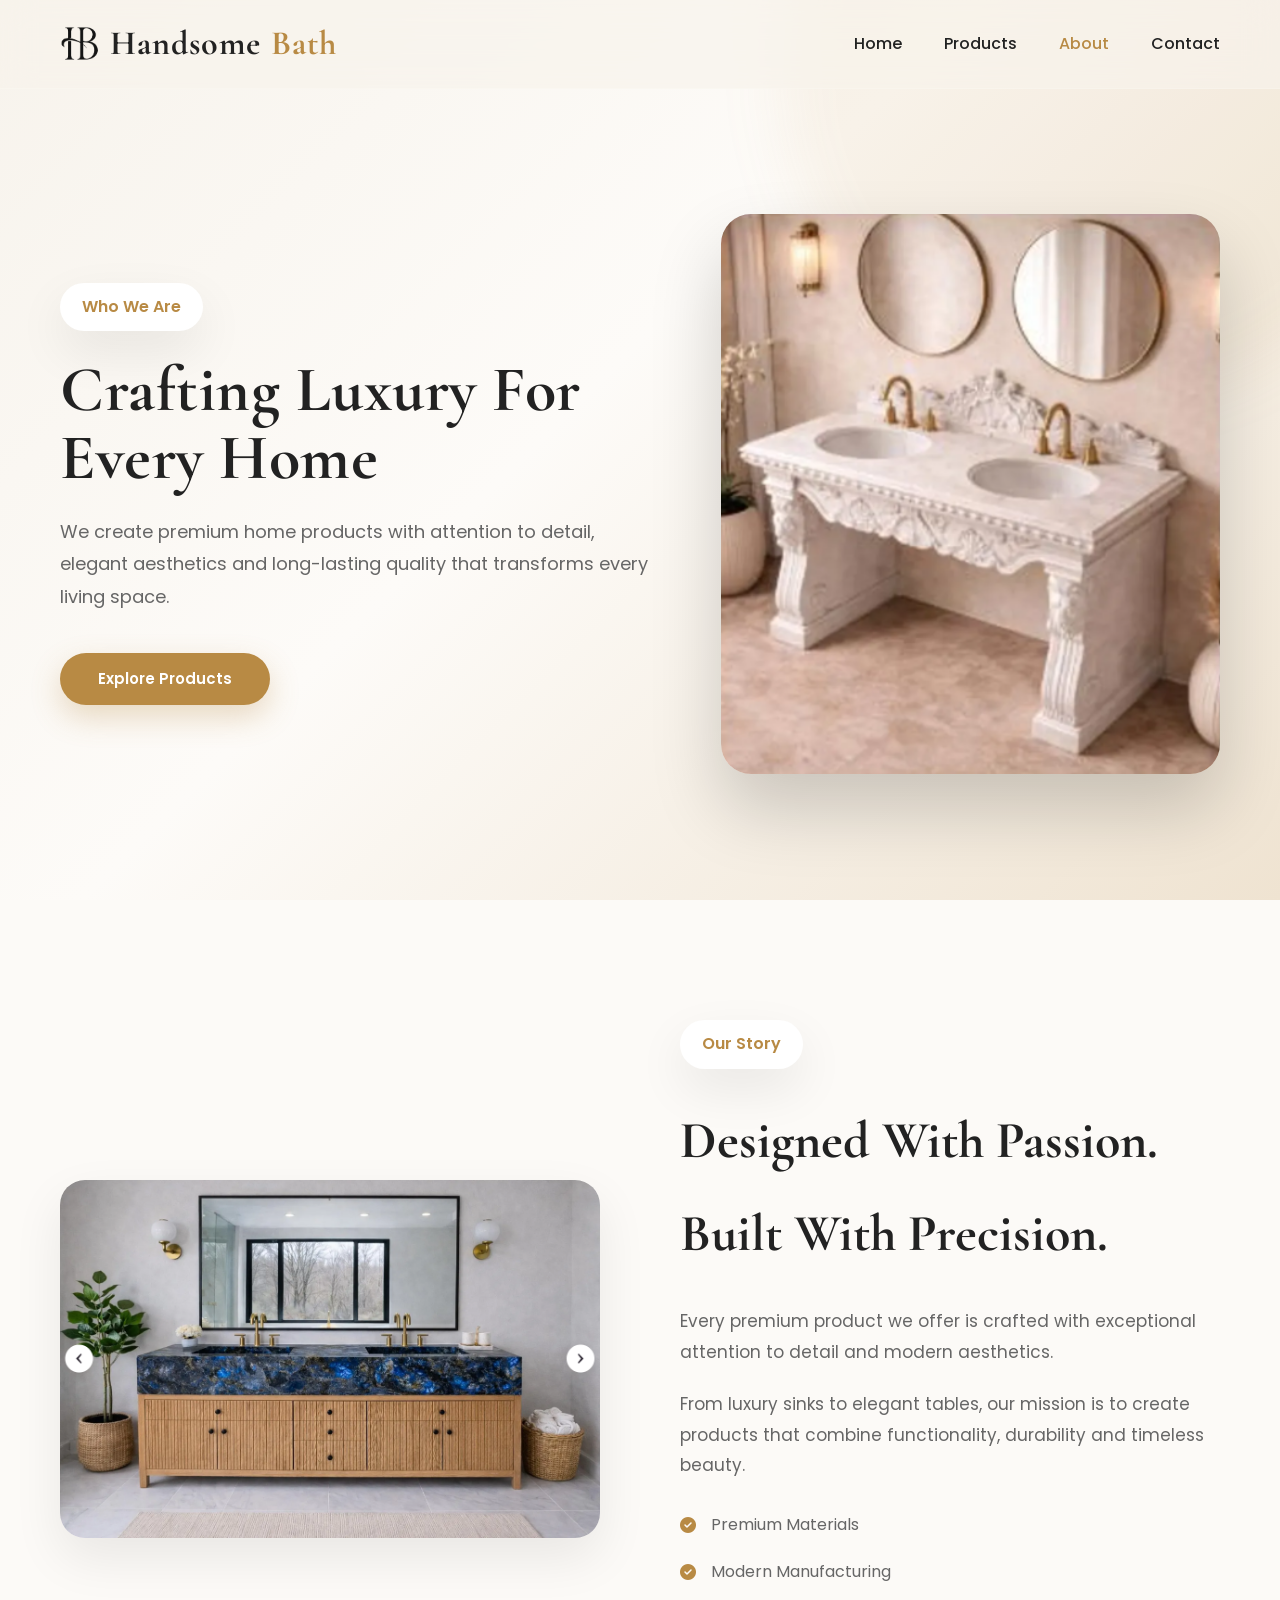
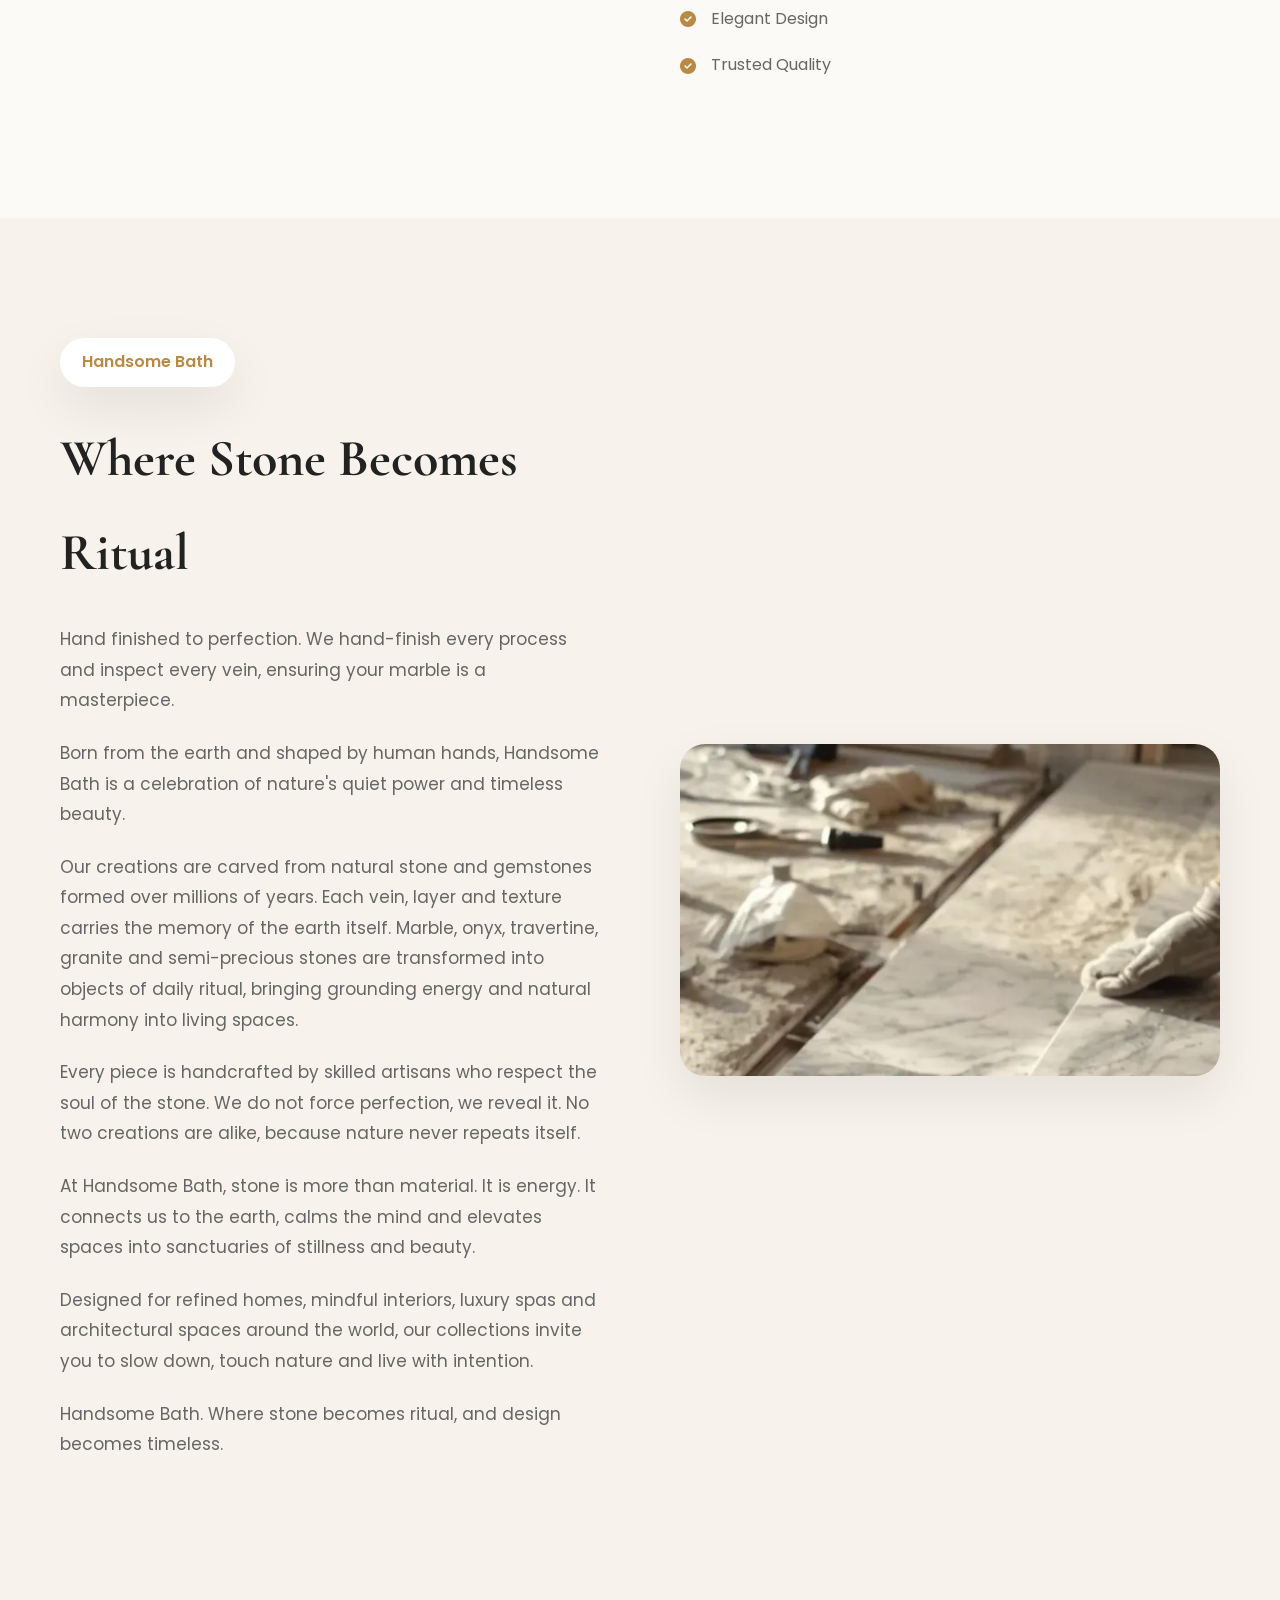
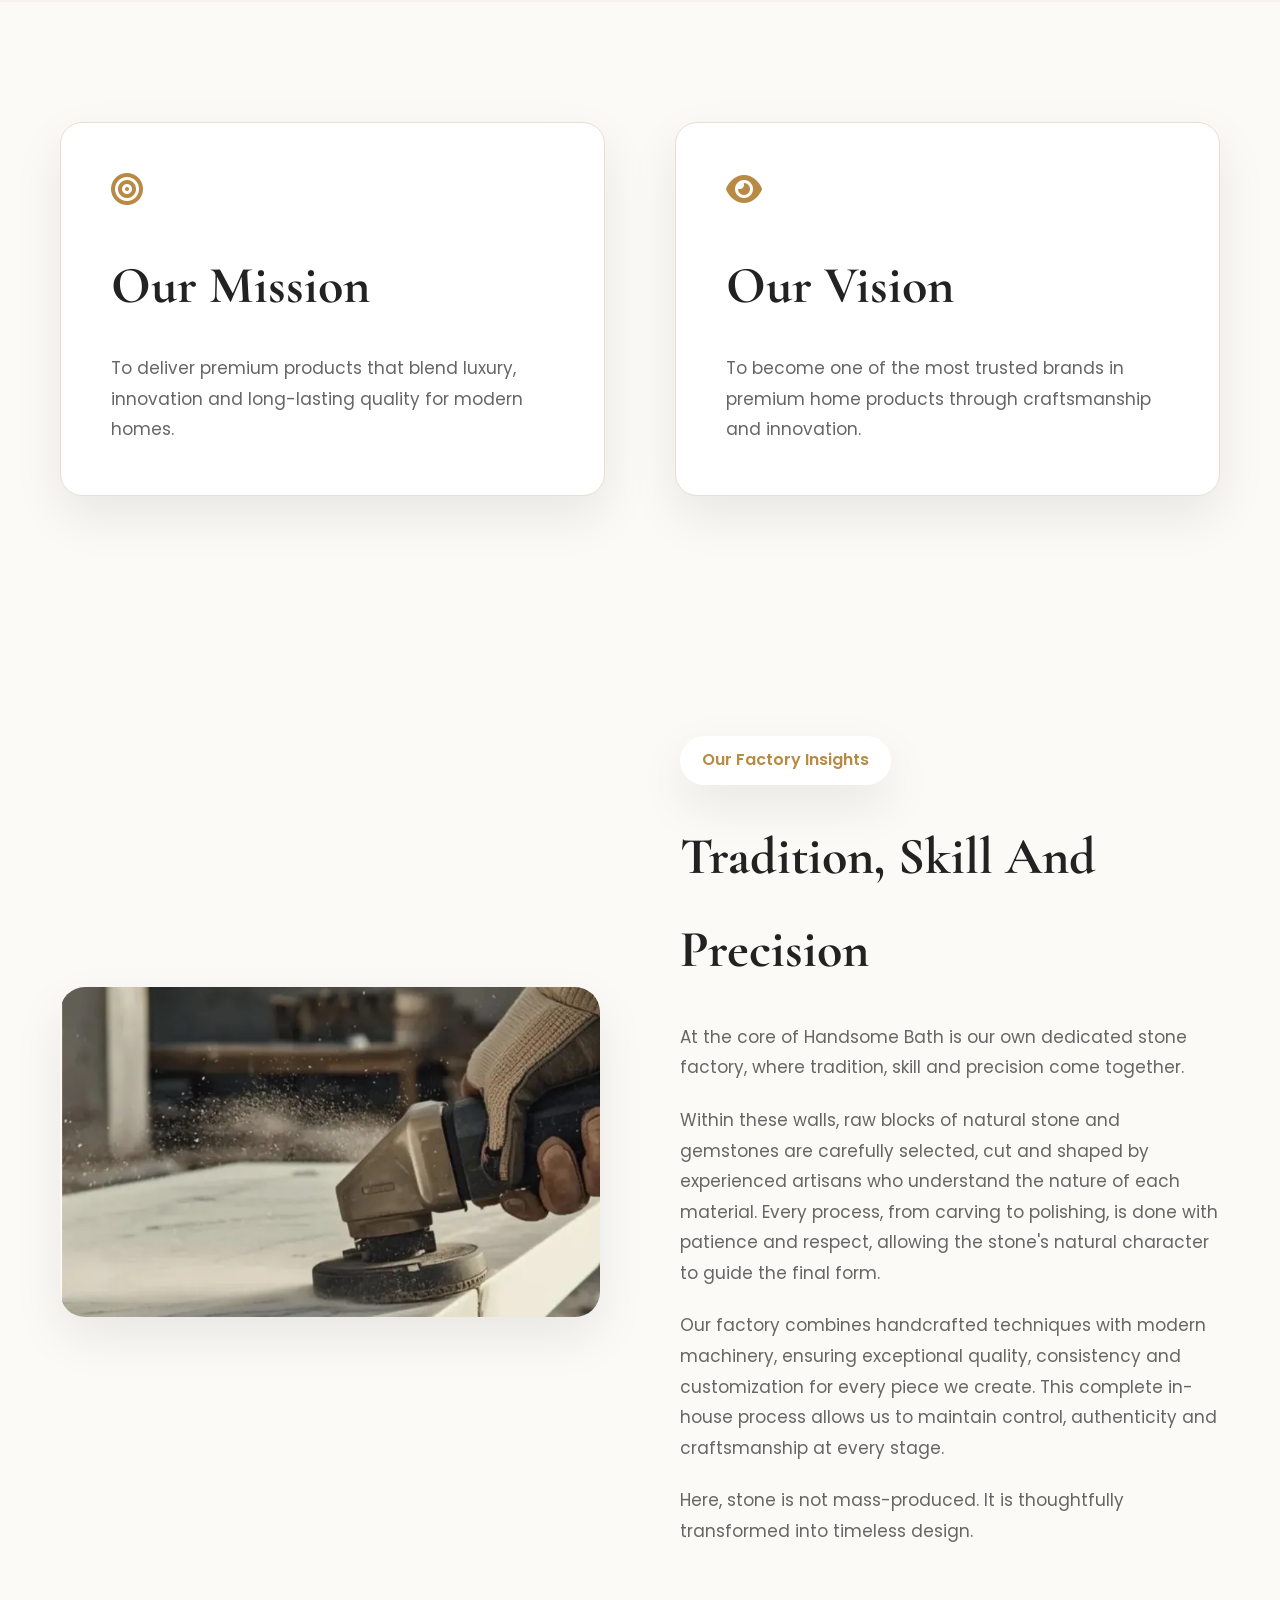
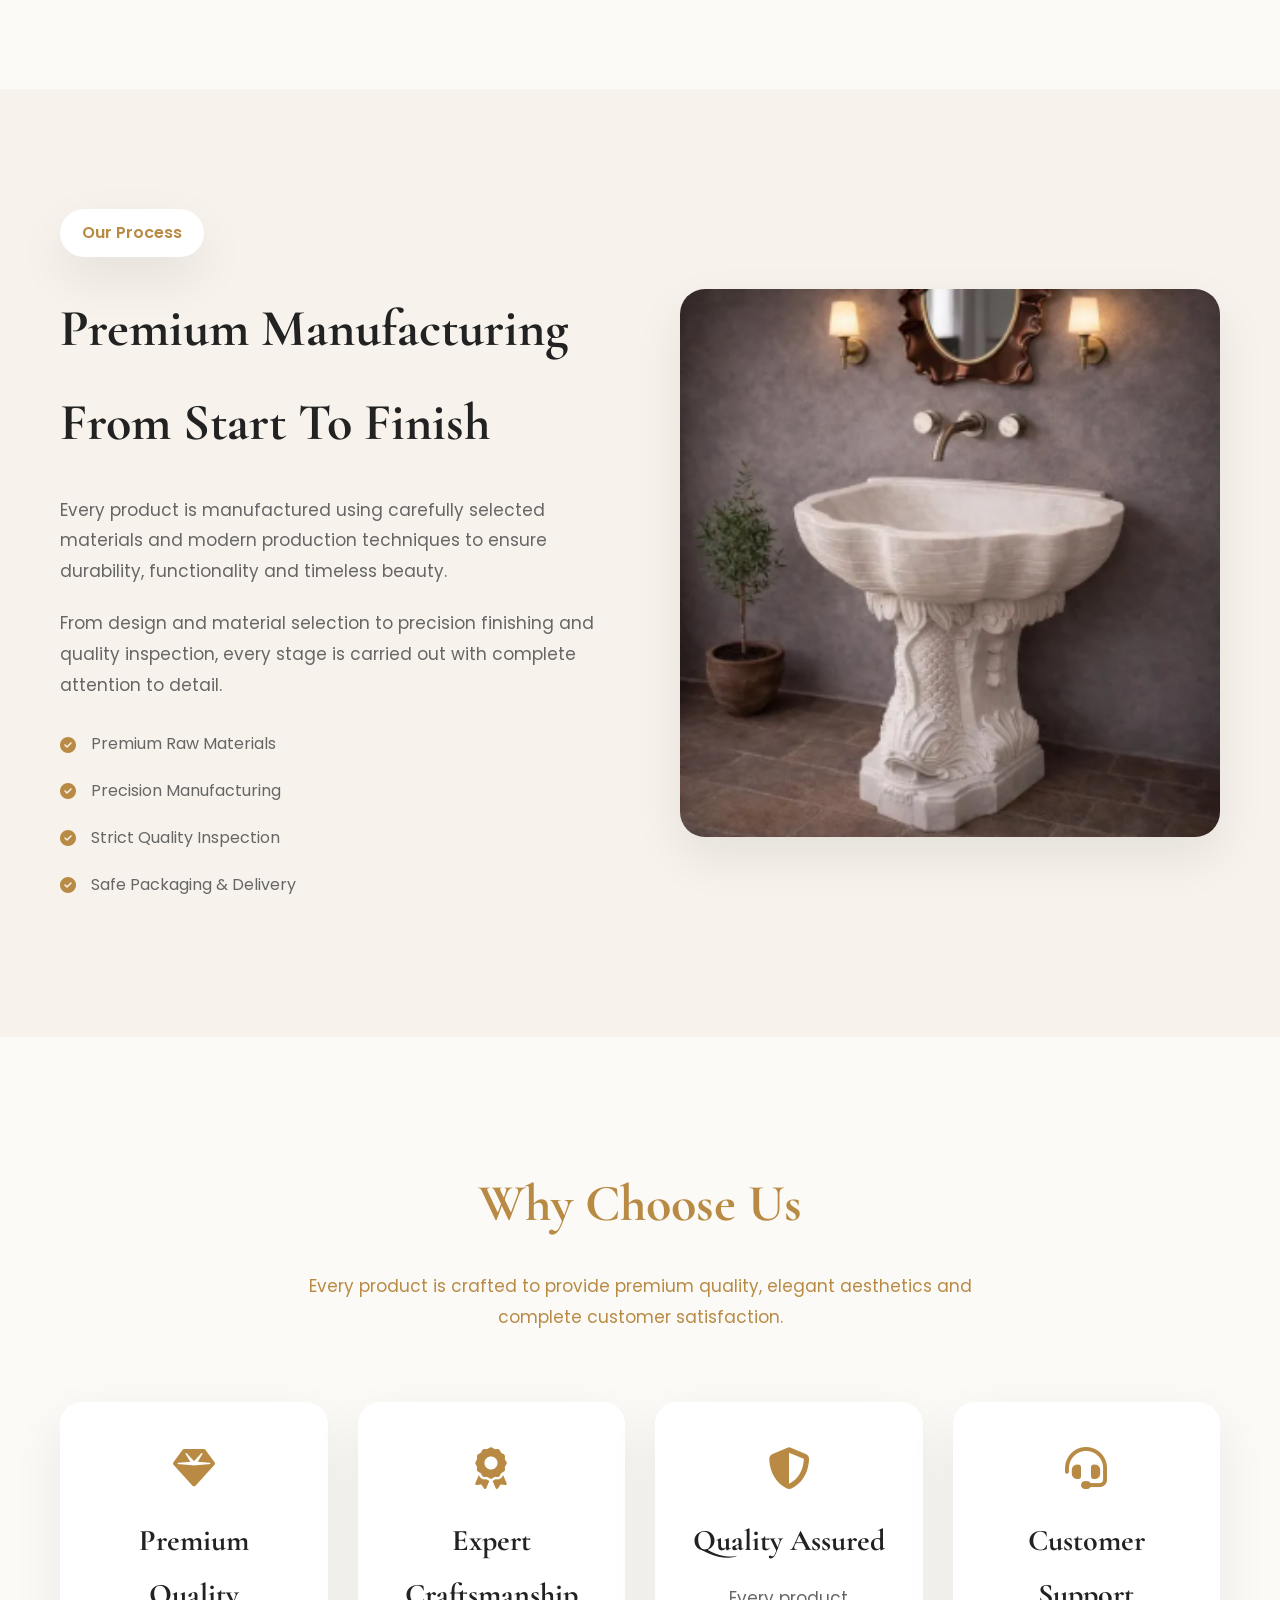
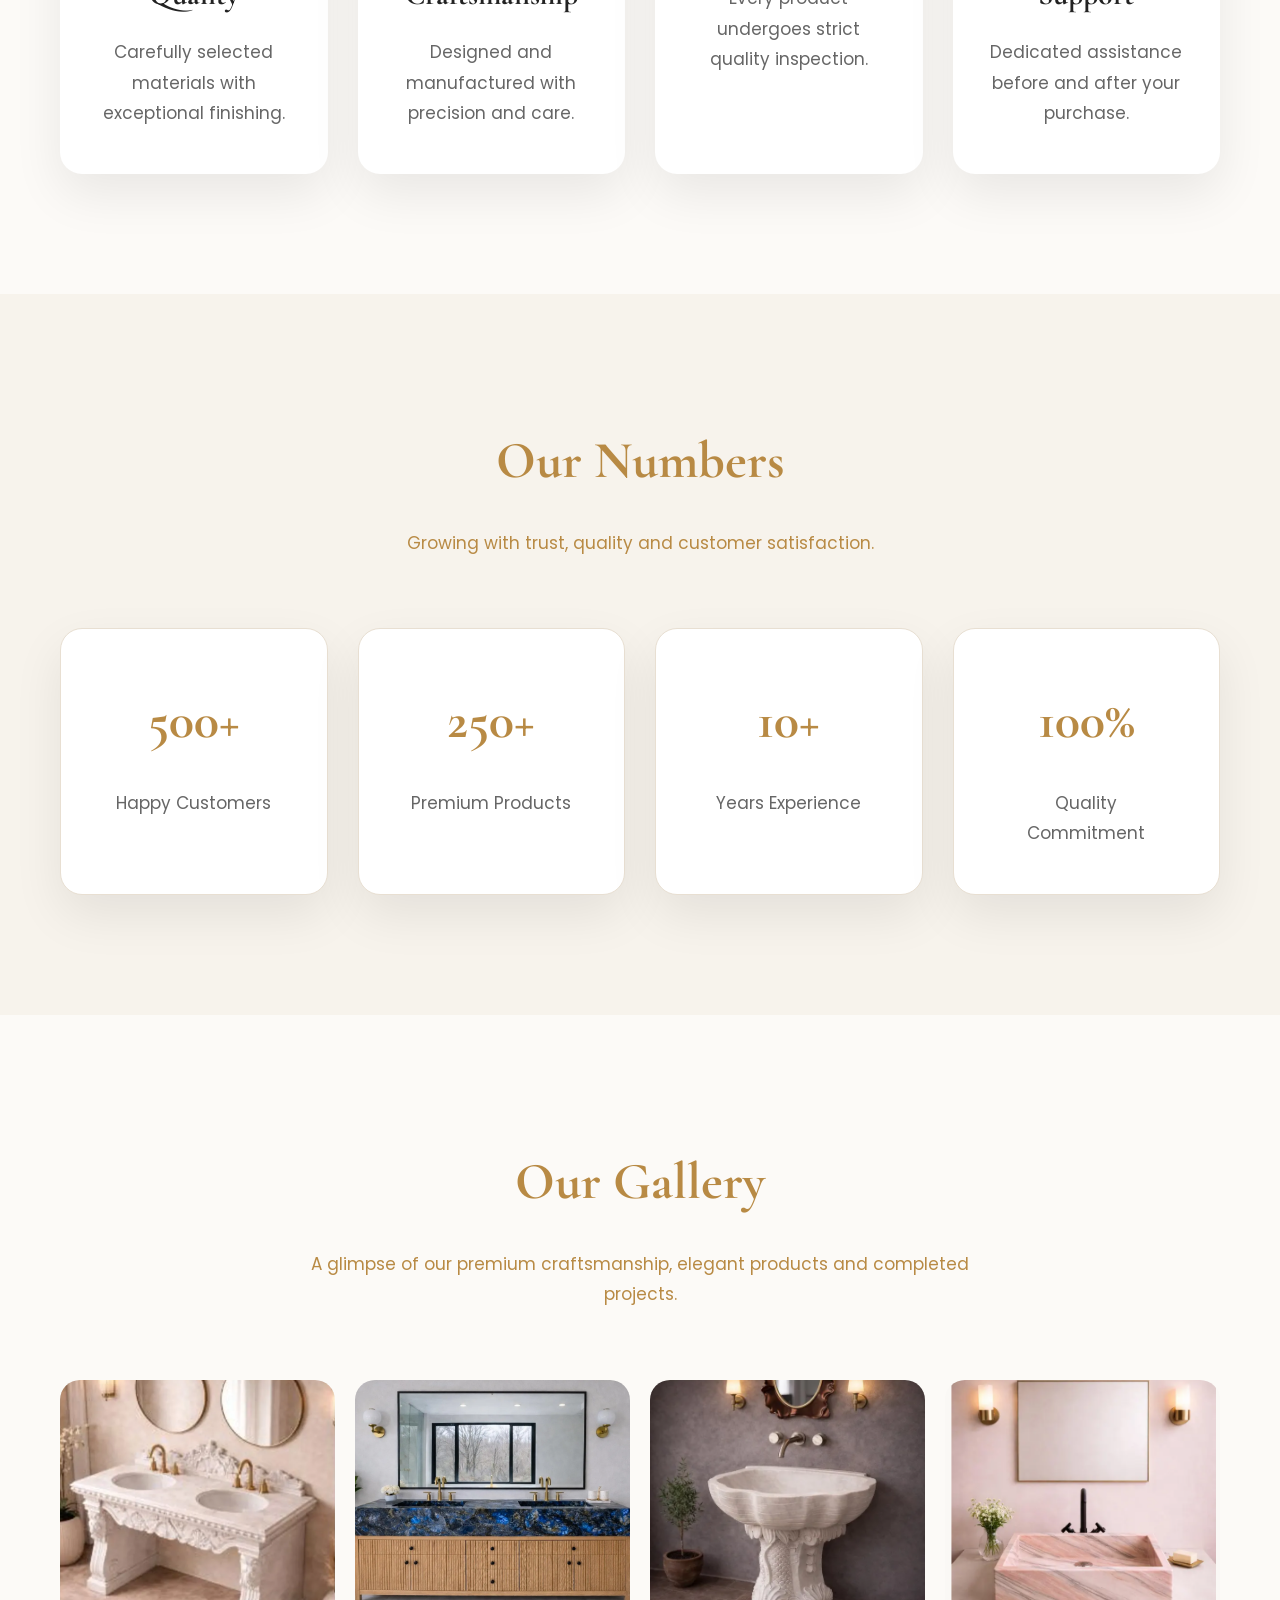
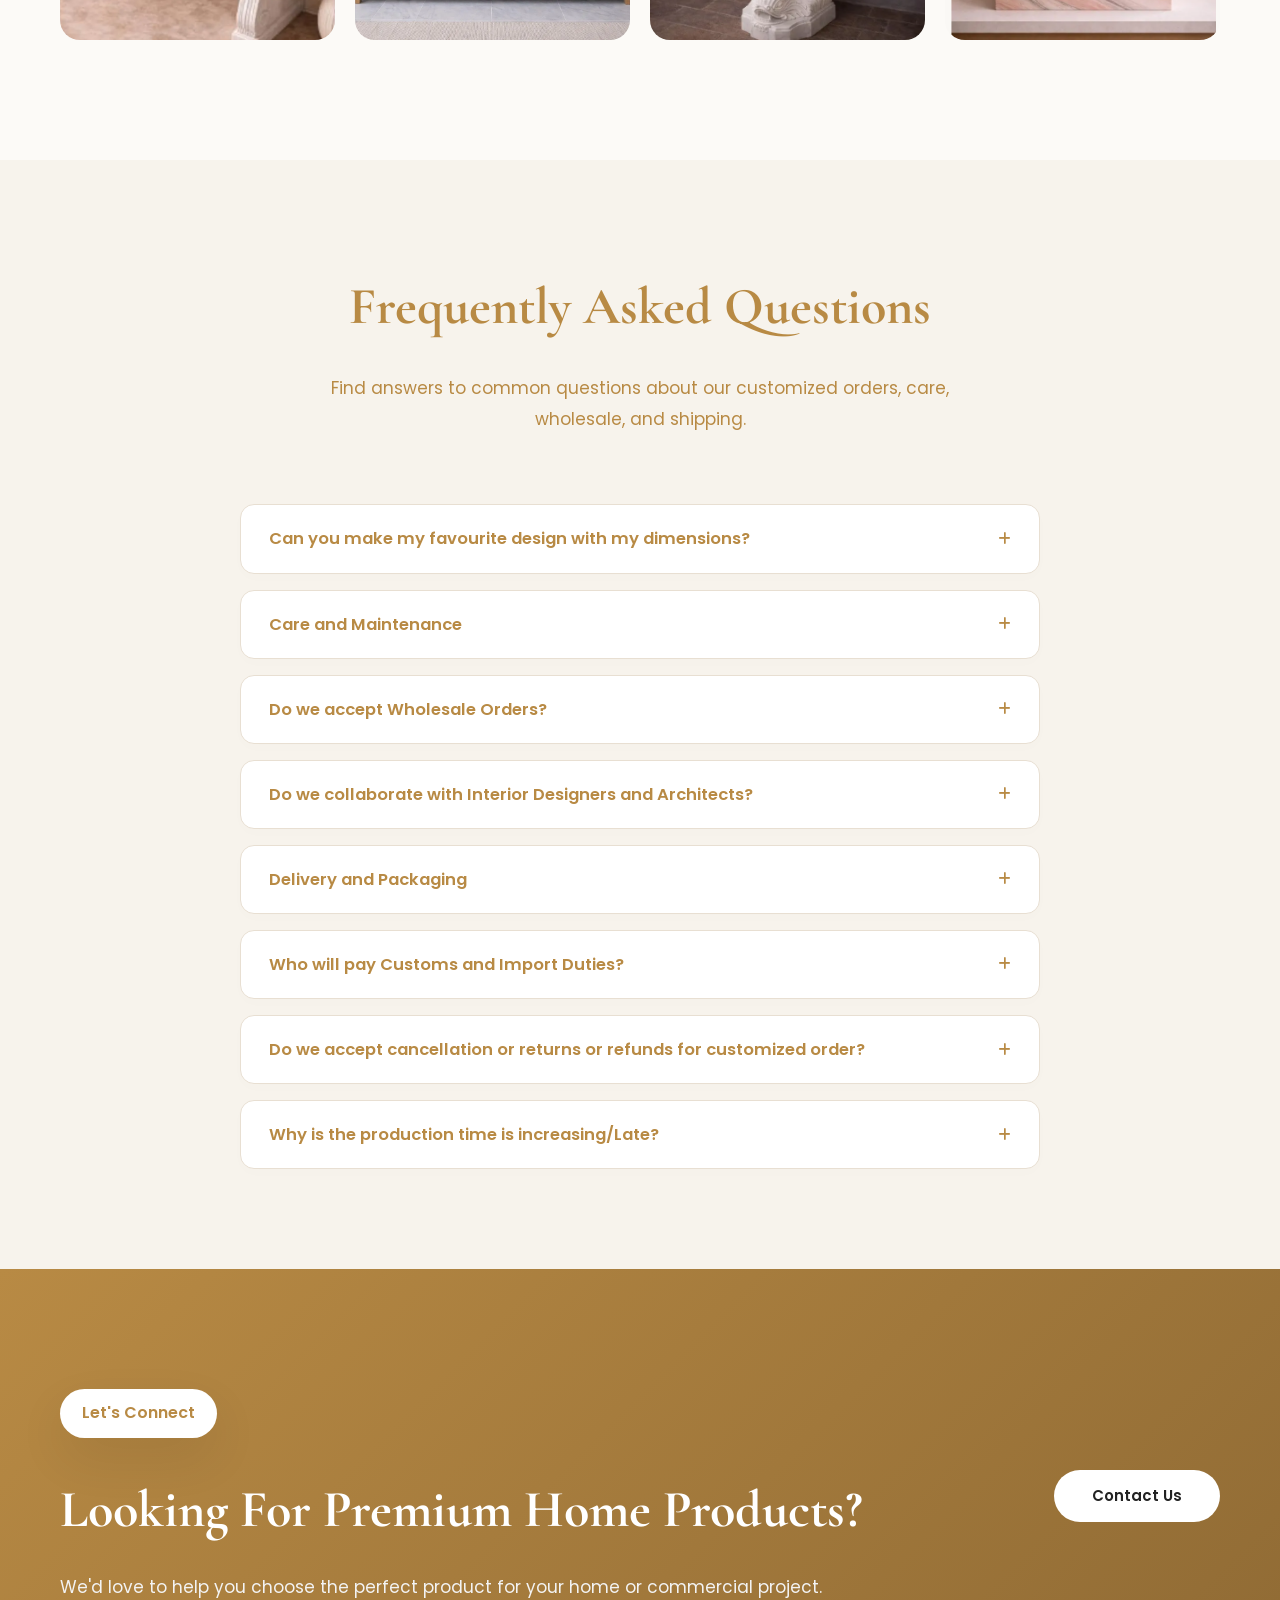
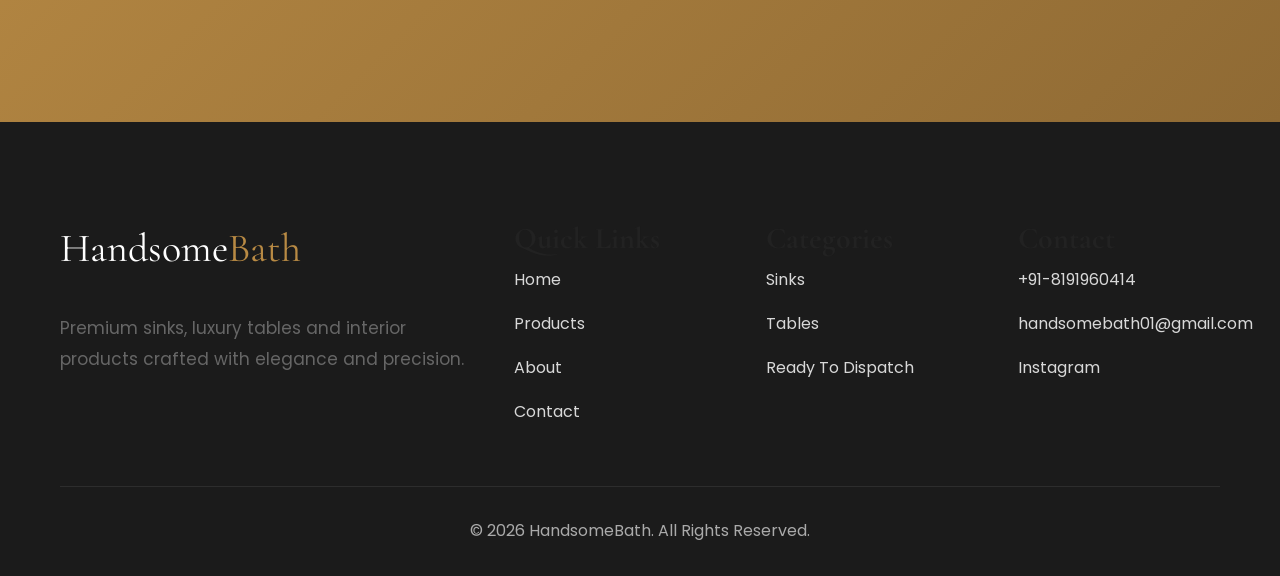
==== commit c02dfc39: "Update home, about, contact, products pages and add new logo" ====
--- a/about.html
+++ b/about.html
@@ -43,9 +43,8 @@
 
         <a href="index.html"
            class="logo">
-
+            <img src="assets/images/logo/handsome-bath-monogram.png" alt="Handsome Bath Logo" class="nav-logo">
             Handsome<span>Bath</span>
-
         </a>
 
         <ul class="nav-links">
@@ -936,6 +935,128 @@
 
 
 <!--=========================================================
+FAQ SECTION
+==========================================================-->
+<section class="faq-section">
+
+    <div class="container">
+
+        <h2 class="section-title reveal">
+
+            Frequently Asked Questions
+
+        </h2>
+
+        <p class="section-subtitle reveal">
+
+            Find answers to common questions about our customized orders, care, wholesale, and shipping.
+
+        </p>
+
+        <div class="faq-grid reveal">
+
+            <!-- FAQ Item 1 -->
+            <div class="faq-item">
+                <button class="faq-question">
+                    <span>Can you make my favourite design with my dimensions?</span>
+                    <i class="fa-solid fa-plus"></i>
+                </button>
+                <div class="faq-answer">
+                    <p>We are thrilled to design your favourite one. We have 100% skilled hands which design the stone as you want it to feel and look like at your precious space.</p>
+                </div>
+            </div>
+
+            <!-- FAQ Item 2 -->
+            <div class="faq-item">
+                <button class="faq-question">
+                    <span>Care and Maintenance</span>
+                    <i class="fa-solid fa-plus"></i>
+                </button>
+                <div class="faq-answer">
+                    <p>Seal the marble regularly. Apply a stone sealer every 6-12 months. Clean gently every day.</p>
+                    <p>Use mild soap and water along with sponge or microfiber cloth. Avoid harsh scrubs or powders.</p>
+                </div>
+            </div>
+
+            <!-- FAQ Item 3 -->
+            <div class="faq-item">
+                <button class="faq-question">
+                    <span>Do we accept Wholesale Orders?</span>
+                    <i class="fa-solid fa-plus"></i>
+                </button>
+                <div class="faq-answer">
+                    <p>It's an awesome opportunity for us to deliver our best to your door. Yes, we accept wholesale orders. Please message us with your quantity, personal and project details so we can provide our best pricing.</p>
+                </div>
+            </div>
+
+            <!-- FAQ Item 4 -->
+            <div class="faq-item">
+                <button class="faq-question">
+                    <span>Do we collaborate with Interior Designers and Architects?</span>
+                    <i class="fa-solid fa-plus"></i>
+                </button>
+                <div class="faq-answer">
+                    <p>Yes Absolutely! We love working with architects and interior designers. If you have a professional Social Media page or a Website and would like to collaborate with us, we will offer special discounts on your orders. Send us a message to discuss the partnership opportunities with us.</p>
+                </div>
+            </div>
+
+            <!-- FAQ Item 5 -->
+            <div class="faq-item">
+                <button class="faq-question">
+                    <span>Delivery and Packaging</span>
+                    <i class="fa-solid fa-plus"></i>
+                </button>
+                <div class="faq-answer">
+                    <p>We are proud to deliver our best product to you on time, using our premier delivery services worldwide—with no extra cost, right to your doorstep.</p>
+                    <p>To guarantee safe arrival, we use a rigorous packaging process: products are first insulated with Styrofoam and placed in sturdy cartons, then encased in premium pine wood boxes for ultimate protection. This ensures the finish remains perfectly intact from our door to yours.</p>
+                </div>
+            </div>
+
+            <!-- FAQ Item 6 -->
+            <div class="faq-item">
+                <button class="faq-question">
+                    <span>Who will pay Customs and Import Duties?</span>
+                    <i class="fa-solid fa-plus"></i>
+                </button>
+                <div class="faq-answer">
+                    <p>The Customer is responsible to pay the customs and Import duties.</p>
+                </div>
+            </div>
+
+            <!-- FAQ Item 7 -->
+            <div class="faq-item">
+                <button class="faq-question">
+                    <span>Do we accept cancellation or returns or refunds for customized order?</span>
+                    <i class="fa-solid fa-plus"></i>
+                </button>
+                <div class="faq-answer">
+                    <p>No! We can't accept cancellation / returns / refunds as our all the products are fully customised according to customer's need and handmade.</p>
+                </div>
+            </div>
+
+            <!-- FAQ Item 8 -->
+            <div class="faq-item">
+                <button class="faq-question">
+                    <span>Why is the production time is increasing/Late?</span>
+                    <i class="fa-solid fa-plus"></i>
+                </button>
+                <div class="faq-answer">
+                    <p>This is a piece of 100% artwork, needs time in the finishing. If the finish or design is not proper as desired then we need to start from a new piece. Every stone have its own property for cutting, carving and finishing that's why we have skilled hands with us.</p>
+                    <p>Don't worry it sometimes take more time to get the best results out.</p>
+                </div>
+            </div>
+
+        </div>
+
+    </div>
+
+</section>
+
+
+
+
+
+<!--=========================================================
 CALL TO ACTION
 ==========================================================-->
 
--- a/assets/css/style.css
+++ b/assets/css/style.css
@@ -66,6 +66,8 @@
 
     scroll-behavior:smooth;
 
+    overflow-x:hidden;
+
 }
 
 body{
@@ -84,6 +86,8 @@
 
 img{
 
+    max-width:100%;
+
     width:100%;
 
     display:block;
@@ -122,11 +126,41 @@
 
 .container{
 
-    width:92%;
-
-    max-width:var(--container);
+    width:min(92%, var(--container));
 
     margin:auto;
+
+}
+
+.hero-wrapper,
+.about-wrapper,
+.contact-wrapper,
+.cta-wrapper,
+.footer-grid,
+.product-grid,
+.category-grid,
+.featured-grid,
+.feature-grid,
+.testimonial-grid,
+.instagram-grid,
+.grid-2,
+.grid-3,
+.grid-4{
+
+    min-width:0;
+
+}
+
+.hero-content,
+.about-content,
+.product-content,
+.contact-card,
+.category-card,
+.feature-card,
+.testimonial,
+.footer-grid > div{
+
+    min-width:0;
 
 }
 
@@ -268,6 +302,12 @@
 
     transition:var(--transition);
 
+    text-align:center;
+
+    line-height:1.35;
+
+    white-space:normal;
+
 }
 
 .btn-primary{
@@ -360,6 +400,22 @@
 
     letter-spacing:1px;
 
+    display:inline-flex;
+
+    align-items:center;
+
+    gap:10px;
+
+}
+
+.nav-logo{
+
+    height:36px;
+
+    width:auto;
+
+    object-fit:contain;
+
 }
 
 .logo span{
@@ -573,7 +629,7 @@
 
 .hero{
 
-    min-height:100vh;
+    min-height:100svh;
 
     display:flex;
 
@@ -592,6 +648,12 @@
 
 }
 
+.hero .container{
+
+    padding-top:88px;
+
+}
+
 .hero::before{
 
     content:"";
@@ -614,6 +676,30 @@
 
 }
 
+.products-hero{
+
+    background-image:linear-gradient(
+        135deg,
+        rgba(247, 243, 236, 0.75) 0%,
+        rgba(253, 251, 248, 0.75) 45%,
+        rgba(239, 227, 209, 0.75) 100%
+    ),
+    url('../images/hero/products-collection-collage.png');
+
+    background-size:cover;
+
+    background-position:center center;
+
+    background-repeat:no-repeat;
+
+}
+
+.products-hero::before{
+
+    display:none;
+
+}
+
 .hero-wrapper{
 
     display:grid;
@@ -690,11 +776,27 @@
 
     transition:.5s;
 
+    max-height:680px;
+
+    object-fit:cover;
+
 }
 
 .hero-image img:hover{
 
     transform:scale(1.02);
+
+}
+
+.hero-logo{
+
+    border-radius:0 !important;
+
+    box-shadow:none !important;
+
+    max-height:520px !important;
+
+    object-fit:contain !important;
 
 }
 
@@ -866,7 +968,7 @@
 
 .feature-box img{
 
-    height:520px;
+    height:clamp(320px, 40vw, 520px);
 
     object-fit:cover;
 
@@ -982,6 +1084,48 @@
     margin-bottom:30px;
 
 }
+
+.category-card.sinks-bg{
+
+    background-image:linear-gradient(
+        rgba(253, 251, 248, 0.5),
+        rgba(253, 251, 248, 0.5)
+    ),
+    url('../images/products/il_340x270.7831478466_jdcs.jpg');
+
+    background-size:cover;
+
+    background-position:center center;
+
+}
+
+.category-card.tables-bg{
+
+    background-image:linear-gradient(
+        rgba(253, 251, 248, 0.5),
+        rgba(253, 251, 248, 0.5)
+    ),
+    url('../images/products/il_340x270.7904542635_2wcu.jpg');
+
+    background-size:cover;
+
+    background-position:center center;
+
+}
+
+.category-card.ready-bg{
+
+    background-image:linear-gradient(
+        rgba(253, 251, 248, 0.5),
+        rgba(253, 251, 248, 0.5)
+    ),
+    url('../images/products/ready-black-basin.png');
+
+    background-size:cover;
+
+    background-position:center center;
+
+}
 /*=========================================================
 TOP SELLING PRODUCTS
 =========================================================*/
@@ -996,7 +1140,7 @@
 
     display:grid;
 
-    grid-template-columns:repeat(3,1fr);
+    grid-template-columns:repeat(auto-fit, minmax(300px, 1fr));
 
     gap:35px;
 
@@ -1016,6 +1160,10 @@
 
     box-shadow:var(--shadow);
 
+    display:flex;
+
+    flex-direction:column;
+
 }
 
 .product-card:hover{
@@ -1036,7 +1184,7 @@
 
 .product-image img{
 
-    height:340px;
+    height:clamp(260px, 28vw, 340px);
 
     object-fit:cover;
 
@@ -1076,18 +1224,28 @@
 
     padding:30px;
 
+    display:flex;
+
+    flex-direction:column;
+
+    flex:1;
+
 }
 
 .product-content h3{
 
     margin-bottom:12px;
 
+    overflow-wrap:anywhere;
+
 }
 
 .product-content p{
 
     margin-bottom:20px;
 
+    overflow-wrap:anywhere;
+
 }
 
 .product-divider{
@@ -1159,6 +1317,12 @@
 .product-content .btn{
 
     margin-bottom:12px;
+
+}
+
+.product-content .btn-primary{
+
+    margin-top:auto;
 
 }
 
@@ -1268,7 +1432,7 @@
 
     top:0;
 
-    right:-420px;
+    right:0;
 
     width:min(420px, 100%);
 
@@ -1284,13 +1448,15 @@
 
     box-shadow:-20px 0 55px rgba(0,0,0,.18);
 
+    transform:translateX(100%);
+
     transition:.35s;
 
 }
 
 .cart-drawer.active{
 
-    right:0;
+    transform:translateX(0);
 
 }
 
@@ -1962,3 +2128,639 @@
     visibility:visible;
 
 }
+
+/*=========================================================
+SHOP COLLECTION SIDEBAR & FILTER STYLES
+==========================================================*/
+
+.shop-section {
+
+    padding: 80px 0;
+
+    background: var(--bg);
+
+}
+
+.shop-layout {
+
+    display: grid;
+
+    grid-template-columns: 280px 1fr;
+
+    gap: 40px;
+
+    align-items: start;
+
+    margin-top: 20px;
+
+}
+
+.shop-sidebar {
+
+    background: white;
+
+    padding: 30px 24px;
+
+    border-radius: 20px;
+
+    border: 1px solid var(--border);
+
+    position: sticky;
+
+    top: 100px;
+
+    box-shadow: 0 4px 20px rgba(0, 0, 0, 0.02);
+
+    transition: 0.3s;
+
+}
+
+.sidebar-title {
+
+    font-size: 20px;
+
+    font-weight: 600;
+
+    margin-bottom: 20px;
+
+    padding-bottom: 12px;
+
+    border-bottom: 2px solid var(--border);
+
+    color: var(--dark);
+
+    font-family: 'Cormorant Garamond', serif;
+
+    letter-spacing: 0.5px;
+
+}
+
+.shop-categories {
+
+    list-style: none;
+
+    padding: 0;
+
+    margin: 0;
+
+    display: flex;
+
+    flex-direction: column;
+
+    gap: 10px;
+
+}
+
+.shop-categories li {
+
+    font-size: 14.5px;
+
+    color: var(--text-muted);
+
+    padding: 10px 14px;
+
+    border-radius: 10px;
+
+    cursor: pointer;
+
+    transition: all 0.3s ease;
+
+    display: flex;
+
+    justify-content: space-between;
+
+    align-items: center;
+
+    background: transparent;
+
+    font-weight: 500;
+
+}
+
+.shop-categories li span {
+
+    font-size: 12.5px;
+
+    color: #999;
+
+    font-weight: 500;
+
+    background: rgba(0, 0, 0, 0.03);
+
+    padding: 2px 8px;
+
+    border-radius: 20px;
+
+    transition: 0.3s;
+
+}
+
+.shop-categories li:hover {
+
+    background: rgba(222, 192, 142, 0.08);
+
+    color: var(--gold);
+
+}
+
+.shop-categories li:hover span {
+
+    background: rgba(222, 192, 142, 0.15);
+
+    color: var(--gold);
+
+}
+
+.shop-categories li.active {
+
+    background: var(--gold);
+
+    color: white;
+
+}
+
+.shop-categories li.active span {
+
+    background: rgba(255, 255, 255, 0.25);
+
+    color: white;
+
+}
+
+/* Toolbar & Sorting Dropdown */
+.shop-toolbar {
+
+    display: flex;
+
+    justify-content: space-between;
+
+    align-items: center;
+
+    margin-bottom: 30px;
+
+    padding: 16px 24px;
+
+    background: white;
+
+    border-radius: 16px;
+
+    border: 1px solid var(--border);
+
+    box-shadow: 0 4px 20px rgba(0, 0, 0, 0.02);
+
+    position: relative;
+
+    z-index: 20;
+
+}
+
+.product-count {
+
+    font-size: 15px;
+
+    color: var(--text-muted);
+
+}
+
+.product-count span {
+
+    font-weight: 600;
+
+    color: var(--dark);
+
+}
+
+.sort-wrapper {
+
+    display: flex;
+
+    align-items: center;
+
+    gap: 12px;
+
+}
+
+.sort-label {
+
+    font-size: 14.5px;
+
+    color: var(--text-muted);
+
+    font-weight: 500;
+
+}
+
+.sort-dropdown-container {
+
+    position: relative;
+
+}
+
+.sort-dropdown-trigger {
+
+    background: var(--bg);
+
+    border: 1px solid var(--border);
+
+    padding: 10px 18px;
+
+    border-radius: 10px;
+
+    cursor: pointer;
+
+    font-size: 14px;
+
+    font-weight: 500;
+
+    color: var(--dark);
+
+    display: flex;
+
+    align-items: center;
+
+    gap: 10px;
+
+    transition: all 0.3s ease;
+
+    min-width: 170px;
+
+    justify-content: space-between;
+
+}
+
+.sort-dropdown-trigger:hover {
+
+    border-color: var(--gold);
+
+    background: white;
+
+}
+
+.sort-dropdown-trigger i {
+
+    font-size: 11px;
+
+    transition: transform 0.3s ease;
+
+}
+
+.sort-dropdown-trigger.open i {
+
+    transform: rotate(180deg);
+
+}
+
+.sort-dropdown-menu {
+
+    position: absolute;
+
+    top: 100%;
+
+    right: 0;
+
+    margin-top: 8px;
+
+    background: white;
+
+    border: 1px solid var(--border);
+
+    border-radius: 12px;
+
+    box-shadow: 0 10px 30px rgba(0,0,0,0.06);
+
+    list-style: none;
+
+    padding: 8px;
+
+    min-width: 190px;
+
+    z-index: 1000;
+
+    opacity: 0;
+
+    visibility: hidden;
+
+    transform: translateY(10px);
+
+    transition: all 0.3s ease;
+
+}
+
+.sort-dropdown-menu.show {
+
+    opacity: 1;
+
+    visibility: visible;
+
+    transform: translateY(0);
+
+}
+
+.sort-dropdown-menu li {
+
+    padding: 10px 16px;
+
+    font-size: 14px;
+
+    color: var(--text-muted);
+
+    cursor: pointer;
+
+    border-radius: 8px;
+
+    transition: all 0.2s ease;
+
+    display: flex;
+
+    justify-content: space-between;
+
+    align-items: center;
+
+    font-weight: 500;
+
+}
+
+.sort-dropdown-menu li i {
+
+    font-size: 12px;
+
+    color: var(--gold);
+
+    opacity: 0;
+
+    transition: 0.2s;
+
+}
+
+.sort-dropdown-menu li.active {
+
+    background: rgba(222, 192, 142, 0.08);
+
+    color: var(--gold);
+
+}
+
+.sort-dropdown-menu li.active i {
+
+    opacity: 1;
+
+}
+
+.sort-dropdown-menu li:hover {
+
+    background: rgba(0, 0, 0, 0.02);
+
+    color: var(--dark);
+
+}
+
+/* Hide animation for filtered products */
+.product-card.hidden {
+
+    display: none !important;
+
+}
+
+/* Mobile Responsive */
+@media (max-width: 992px) {
+
+    .shop-layout {
+
+        grid-template-columns: 1fr;
+
+        gap: 30px;
+
+    }
+
+    .shop-sidebar {
+
+        position: static;
+
+        padding: 20px;
+
+    }
+
+    .shop-categories {
+
+        flex-direction: row;
+
+        overflow-x: auto;
+
+        padding-bottom: 8px;
+
+        gap: 8px;
+
+        scrollbar-width: thin;
+
+        -webkit-overflow-scrolling: touch;
+
+    }
+
+    .shop-categories::-webkit-scrollbar {
+
+        height: 4px;
+
+    }
+
+    .shop-categories::-webkit-scrollbar-thumb {
+
+        background: var(--border);
+
+        border-radius: 2px;
+
+    }
+
+    .shop-categories li {
+
+        white-space: nowrap;
+
+        flex-shrink: 0;
+
+        padding: 8px 14px;
+
+    }
+
+}
+
+@media (max-width: 576px) {
+
+    .shop-toolbar {
+
+        flex-direction: column;
+
+        align-items: stretch;
+
+        gap: 16px;
+
+    }
+
+    .sort-wrapper {
+
+        justify-content: space-between;
+
+    }
+
+    .sort-dropdown-trigger {
+
+        flex-grow: 1;
+
+    }
+
+}
+
+/*=========================================================
+FAQ ACCORDION SECTION
+==========================================================*/
+.faq-section {
+
+    padding: 100px 0;
+
+    background: var(--bg);
+
+}
+
+.faq-grid {
+
+    max-width: 800px;
+
+    margin: 40px auto 0;
+
+    display: flex;
+
+    flex-direction: column;
+
+    gap: 16px;
+
+}
+
+.faq-item {
+
+    background: white;
+
+    border: 1px solid var(--border);
+
+    border-radius: 14px;
+
+    overflow: hidden;
+
+    transition: all 0.3s ease;
+
+    box-shadow: 0 4px 15px rgba(0, 0, 0, 0.01);
+
+}
+
+.faq-item:hover {
+
+    border-color: var(--gold);
+
+    box-shadow: 0 6px 20px rgba(222, 192, 142, 0.05);
+
+}
+
+.faq-question {
+
+    width: 100%;
+
+    background: transparent;
+
+    border: none;
+
+    padding: 22px 28px;
+
+    text-align: left;
+
+    font-size: 16.5px;
+
+    font-weight: 600;
+
+    color: var(--dark);
+
+    display: flex;
+
+    justify-content: space-between;
+
+    align-items: center;
+
+    cursor: pointer;
+
+    transition: all 0.3s ease;
+
+    gap: 20px;
+
+    font-family: inherit;
+
+}
+
+.faq-question span {
+
+    line-height: 1.4;
+
+}
+
+.faq-question i {
+
+    font-size: 14px;
+
+    color: var(--gold);
+
+    transition: transform 0.3s ease;
+
+}
+
+.faq-item.active {
+
+    border-color: var(--gold);
+
+    background: white;
+
+}
+
+.faq-item.active .faq-question {
+
+    padding-bottom: 12px;
+
+}
+
+.faq-item.active .faq-question i {
+
+    transform: rotate(45deg);
+
+}
+
+.faq-answer {
+
+    max-height: 0;
+
+    overflow: hidden;
+
+    transition: max-height 0.4s cubic-bezier(0.4, 0, 0.2, 1);
+
+    padding: 0 28px;
+
+}
+
+.faq-item.active .faq-answer {
+
+    max-height: 500px;
+
+    padding-bottom: 24px;
+
+}
+
+.faq-answer p {
+
+    font-size: 15px;
+
+    line-height: 1.6;
+
+    color: var(--text-muted);
+
+    margin: 0 0 12px;
+
+}
+
+.faq-answer p:last-child {
+
+    margin-bottom: 0;
+
+}
--- a/assets/css/responsive.css
+++ b/assets/css/responsive.css
@@ -5,398 +5,712 @@
 
 
 /*=========================================================
-1400px
+LARGE DESKTOP
 =========================================================*/
 
 @media(max-width:1400px){
 
-.container{
-
-width:94%;
+    :root{
+
+        --container:1160px;
+
+    }
+
+    h1{
+
+        font-size:64px;
+
+    }
+
+    .hero-wrapper{
+
+        gap:50px;
+
+    }
 
 }
 
-h1{
-
-font-size:64px;
+
+
+/*=========================================================
+LAPTOP / SMALL DESKTOP
+=========================================================*/
+
+@media(max-width:1200px){
+
+    section{
+
+        padding:105px 0;
+
+    }
+
+    h1{
+
+        font-size:58px;
+
+    }
+
+    h2{
+
+        font-size:46px;
+
+    }
+
+    .hero-wrapper,
+    .about-wrapper,
+    .contact-wrapper,
+    .grid-2{
+
+        grid-template-columns:1fr;
+
+        gap:60px;
+
+    }
+
+    .hero{
+
+        min-height:auto;
+
+    }
+
+    .products-hero{
+
+        min-height:auto;
+
+        background-image:linear-gradient(
+            135deg,
+            rgba(247, 243, 236, 0.75) 0%,
+            rgba(253, 251, 248, 0.75) 45%,
+            rgba(239, 227, 209, 0.75) 100%
+        ),
+        url('../images/hero/products-collection-collage.png');
+
+        background-position:center center;
+
+    }
+
+    .hero-content{
+
+        order:2;
+
+        text-align:center;
+
+    }
+
+    .hero-image{
+
+        order:1;
+
+        max-width:780px;
+
+        margin:auto;
+
+    }
+
+    .hero-content p{
+
+        margin:0 auto 40px;
+
+    }
+
+    .hero-buttons{
+
+        justify-content:center;
+
+    }
+
+    .feature-grid,
+    .featured-grid,
+    .testimonial-grid,
+    .instagram-grid,
+    .grid-4{
+
+        grid-template-columns:repeat(2, minmax(0, 1fr));
+
+    }
+
+    .category-grid{
+
+        grid-template-columns:repeat(3, minmax(0, 1fr));
+
+        gap:24px;
+
+    }
+
+    .category-card{
+
+        padding:34px 24px;
+
+    }
+
+    .footer-grid{
+
+        grid-template-columns:repeat(2, minmax(0, 1fr));
+
+    }
 
 }
 
+
+
+/*=========================================================
+TABLET
+=========================================================*/
+
+@media(max-width:992px){
+
+    section{
+
+        padding:95px 0;
+
+    }
+
+    .navbar{
+
+        height:82px;
+
+    }
+
+    .logo{
+
+        font-size:31px;
+
+    }
+
+    .nav-links{
+
+        position:fixed;
+
+        top:82px;
+
+        left:0;
+
+        width:100%;
+
+        max-height:calc(100svh - 82px);
+
+        overflow:auto;
+
+        background:#fff;
+
+        display:flex;
+
+        flex-direction:column;
+
+        align-items:center;
+
+        padding:34px 24px;
+
+        gap:24px;
+
+        box-shadow:0 15px 40px rgba(0,0,0,.08);
+
+        transform:translateX(-100%);
+
+        transition:.35s;
+
+        z-index:998;
+
+    }
+
+    .nav-links.active{
+
+        transform:translateX(0);
+
+    }
+
+    .menu-btn{
+
+        display:block;
+
+    }
+
+    h1{
+
+        font-size:50px;
+
+    }
+
+    h2{
+
+        font-size:40px;
+
+    }
+
+    h3{
+
+        font-size:27px;
+
+    }
+
+    p{
+
+        font-size:16px;
+
+    }
+
+    .hero .container{
+
+        padding-top:82px;
+
+    }
+
+    .category-grid{
+
+        grid-template-columns:repeat(2, minmax(0, 1fr));
+
+    }
+
+    .product-grid{
+
+        grid-template-columns:repeat(auto-fit, minmax(280px, 1fr));
+
+        gap:26px;
+
+    }
+
+    .product-content{
+
+        padding:26px;
+
+    }
+
+    .contact-item{
+
+        align-items:flex-start;
+
+    }
+
 }
 
 
 
-
-
 /*=========================================================
-1200px
+PHONE / LARGE PHONE
 =========================================================*/
 
-@media(max-width:1200px){
-
-.hero-wrapper,
-.about-wrapper,
-.contact-wrapper,
-.grid-2{
-
-grid-template-columns:1fr;
-
-gap:60px;
+@media(max-width:768px){
+
+    .container{
+
+        width:90%;
+
+    }
+
+    section{
+
+        padding:82px 0;
+
+    }
+
+    h1{
+
+        font-size:40px;
+
+        line-height:1.12;
+
+    }
+
+    h2{
+
+        font-size:32px;
+
+    }
+
+    h3{
+
+        font-size:25px;
+
+    }
+
+    .section-subtitle{
+
+        margin-bottom:42px;
+
+    }
+
+    .btn{
+
+        width:100%;
+
+        min-height:52px;
+
+        padding:14px 22px;
+
+    }
+
+    .hero-wrapper{
+
+        gap:42px;
+
+    }
+
+    .hero-content p{
+
+        font-size:16px;
+
+    }
+
+    .hero-buttons,
+    .cta-wrapper{
+
+        flex-direction:column;
+
+        text-align:center;
+
+    }
+
+    .hero-image img,
+    .about-image,
+    .feature-box{
+
+        border-radius:18px;
+
+    }
+
+    .category-grid,
+    .featured-grid,
+    .feature-grid,
+    .testimonial-grid,
+    .footer-grid,
+    .grid-3,
+    .grid-4{
+
+        grid-template-columns:1fr;
+
+    }
+
+    .product-grid{
+
+        grid-template-columns:1fr;
+
+    }
+
+    .product-image img{
+
+        height:300px;
+
+    }
+
+    .feature-box img{
+
+        height:360px;
+
+    }
+
+    .instagram-grid{
+
+        grid-template-columns:repeat(2, minmax(0, 1fr));
+
+    }
+
+    .contact-item{
+
+        gap:14px;
+
+    }
+
+    .contact-icon{
+
+        width:50px;
+
+        height:50px;
+
+        flex:0 0 50px;
+
+        font-size:19px;
+
+    }
+
+    .footer-grid{
+
+        text-align:center;
+
+        gap:34px;
+
+    }
+
+    .footer-links{
+
+        align-items:center;
+
+    }
+
+    .footer-links a:hover{
+
+        padding-left:0;
+
+    }
 
 }
 
-.hero-content{
-
-order:2;
-
-text-align:center;
+
+
+/*=========================================================
+SMALL PHONE
+=========================================================*/
+
+@media(max-width:576px){
+
+    .container{
+
+        width:92%;
+
+    }
+
+    section{
+
+        padding:72px 0;
+
+    }
+
+    .navbar{
+
+        height:72px;
+
+    }
+
+    .nav-links{
+
+        top:72px;
+
+        max-height:calc(100svh - 72px);
+
+        padding:28px 20px;
+
+    }
+
+    .logo{
+
+        font-size:27px;
+
+    }
+
+    .menu-btn{
+
+        font-size:27px;
+
+    }
+
+    h1{
+
+        font-size:34px;
+
+    }
+
+    h2{
+
+        font-size:28px;
+
+    }
+
+    p{
+
+        font-size:15px;
+
+    }
+
+    .hero .container{
+
+        padding-top:72px;
+
+    }
+
+    .hero-tag{
+
+        font-size:13px;
+
+        padding:8px 16px;
+
+    }
+
+    .hero-content p{
+
+        margin-bottom:28px;
+
+    }
+
+    .category-card,
+    .feature-card,
+    .testimonial,
+    .contact-card,
+    .card{
+
+        padding:24px !important;
+
+        border-radius:18px;
+
+    }
+
+    .product-content{
+
+        padding:22px;
+
+    }
+
+    .product-image img{
+
+        height:260px;
+
+    }
+
+    .product-badge{
+
+        top:14px;
+
+        left:14px;
+
+        padding:7px 13px;
+
+        font-size:12px;
+
+    }
+
+    .instagram-grid{
+
+        grid-template-columns:1fr;
+
+    }
+
+    .instagram-item img{
+
+        height:240px;
+
+    }
+
+    .contact-item{
+
+        flex-direction:column;
+
+        text-align:center;
+
+        align-items:center;
+
+    }
+
+    .contact-form input,
+    .contact-form textarea{
+
+        font-size:16px;
+
+    }
+
+    .cta-wrapper{
+
+        gap:26px;
+
+    }
+
+    footer{
+
+        padding:70px 0 24px;
+
+    }
+
+    .footer-logo{
+
+        font-size:34px;
+
+    }
+
+    .top-btn{
+
+        width:44px;
+
+        height:44px;
+
+        font-size:15px;
+
+        right:14px;
+
+        bottom:14px;
+
+    }
+
+    .cart-toggle{
+
+        right:14px;
+
+        bottom:68px;
+
+        width:48px;
+
+        height:48px;
+
+        font-size:17px;
+
+    }
+
+    .cart-header,
+    .cart-items,
+    .cart-footer{
+
+        padding-left:18px;
+
+        padding-right:18px;
+
+    }
+
+    .cart-item{
+
+        grid-template-columns:72px 1fr;
+
+    }
+
+    .cart-item img{
+
+        width:72px;
+
+        height:72px;
+
+    }
 
 }
 
-.hero-image{
-
-order:1;
+
+
+/*=========================================================
+VERY SMALL PHONE
+=========================================================*/
+
+@media(max-width:380px){
+
+    h1{
+
+        font-size:30px;
+
+    }
+
+    h2{
+
+        font-size:26px;
+
+    }
+
+    .product-image img{
+
+        height:230px;
+
+    }
+
+    .product-content{
+
+        padding:18px;
+
+    }
+
+    .cart-item{
+
+        grid-template-columns:1fr;
+
+    }
+
+    .cart-item img{
+
+        width:100%;
+
+        height:160px;
+
+    }
 
 }
-
-.hero-content p{
-
-margin:auto auto 40px;
-
-}
-
-.hero-buttons{
-
-justify-content:center;
-
-}
-
-.feature-grid{
-
-grid-template-columns:repeat(2,1fr);
-
-}
-
-.product-grid{
-
-grid-template-columns:repeat(2,1fr);
-
-}
-
-.category-grid{
-
-grid-template-columns:repeat(2,1fr);
-
-}
-
-.featured-grid{
-
-grid-template-columns:repeat(2,1fr);
-
-}
-
-.instagram-grid{
-
-grid-template-columns:repeat(2,1fr);
-
-}
-
-.footer-grid{
-
-grid-template-columns:repeat(2,1fr);
-
-}
-
-}
-
-
-
-
-
-/*=========================================================
-992px
-=========================================================*/
-
-@media(max-width:992px){
-
-.nav-links{
-
-position:fixed;
-
-top:88px;
-
-left:-100%;
-
-width:100%;
-
-background:#fff;
-
-display:flex;
-
-flex-direction:column;
-
-padding:40px;
-
-gap:25px;
-
-box-shadow:0 15px 40px rgba(0,0,0,.08);
-
-transition:.35s;
-
-}
-
-.nav-links.active{
-
-left:0;
-
-}
-
-.menu-btn{
-
-display:block;
-
-}
-
-h1{
-
-font-size:54px;
-
-}
-
-h2{
-
-font-size:42px;
-
-}
-
-.grid-4{
-
-grid-template-columns:repeat(2,1fr);
-
-}
-
-}
-
-
-
-
-
-/*=========================================================
-768px
-=========================================================*/
-
-@media(max-width:768px){
-
-section{
-
-padding:90px 0;
-
-}
-
-h1{
-
-font-size:42px;
-
-}
-
-h2{
-
-font-size:34px;
-
-}
-
-.hero-buttons{
-
-flex-direction:column;
-
-}
-
-.btn{
-
-width:100%;
-
-}
-
-.product-grid{
-
-grid-template-columns:1fr;
-
-}
-
-.feature-grid{
-
-grid-template-columns:1fr;
-
-}
-
-.category-grid{
-
-grid-template-columns:1fr;
-
-}
-
-.featured-grid{
-
-grid-template-columns:1fr;
-
-}
-
-.instagram-grid{
-
-grid-template-columns:repeat(2,1fr);
-
-}
-
-.footer-grid{
-
-grid-template-columns:1fr;
-
-text-align:center;
-
-}
-
-.cta-wrapper{
-
-flex-direction:column;
-
-text-align:center;
-
-}
-
-}
-
-
-
-
-
-/*=========================================================
-576px
-=========================================================*/
-
-@media(max-width:576px){
-
-.container{
-
-width:92%;
-
-}
-
-section{
-
-padding:80px 0;
-
-}
-
-.navbar{
-
-height:75px;
-
-}
-
-.nav-links{
-
-top:75px;
-
-}
-
-.logo{
-
-font-size:28px;
-
-}
-
-h1{
-
-font-size:34px;
-
-}
-
-h2{
-
-font-size:28px;
-
-}
-
-.hero-tag{
-
-font-size:13px;
-
-}
-
-.product-content{
-
-padding:24px;
-
-}
-
-.card{
-
-padding:25px !important;
-
-}
-
-.contact-card{
-
-padding:25px;
-
-}
-
-.instagram-grid{
-
-grid-template-columns:1fr;
-
-}
-
-.top-btn{
-
-width:45px;
-
-height:45px;
-
-font-size:16px;
-
-right:15px;
-
-bottom:15px;
-
-}
-
-.cart-toggle{
-
-right:15px;
-
-bottom:75px;
-
-width:48px;
-
-height:48px;
-
-font-size:17px;
-
-}
-
-.cart-header,
-.cart-items,
-.cart-footer{
-
-padding-left:18px;
-
-padding-right:18px;
-
-}
-
-.cart-item{
-
-grid-template-columns:74px 1fr;
-
-}
-
-.cart-item img{
-
-width:74px;
-
-height:74px;
-
-}
-
-}
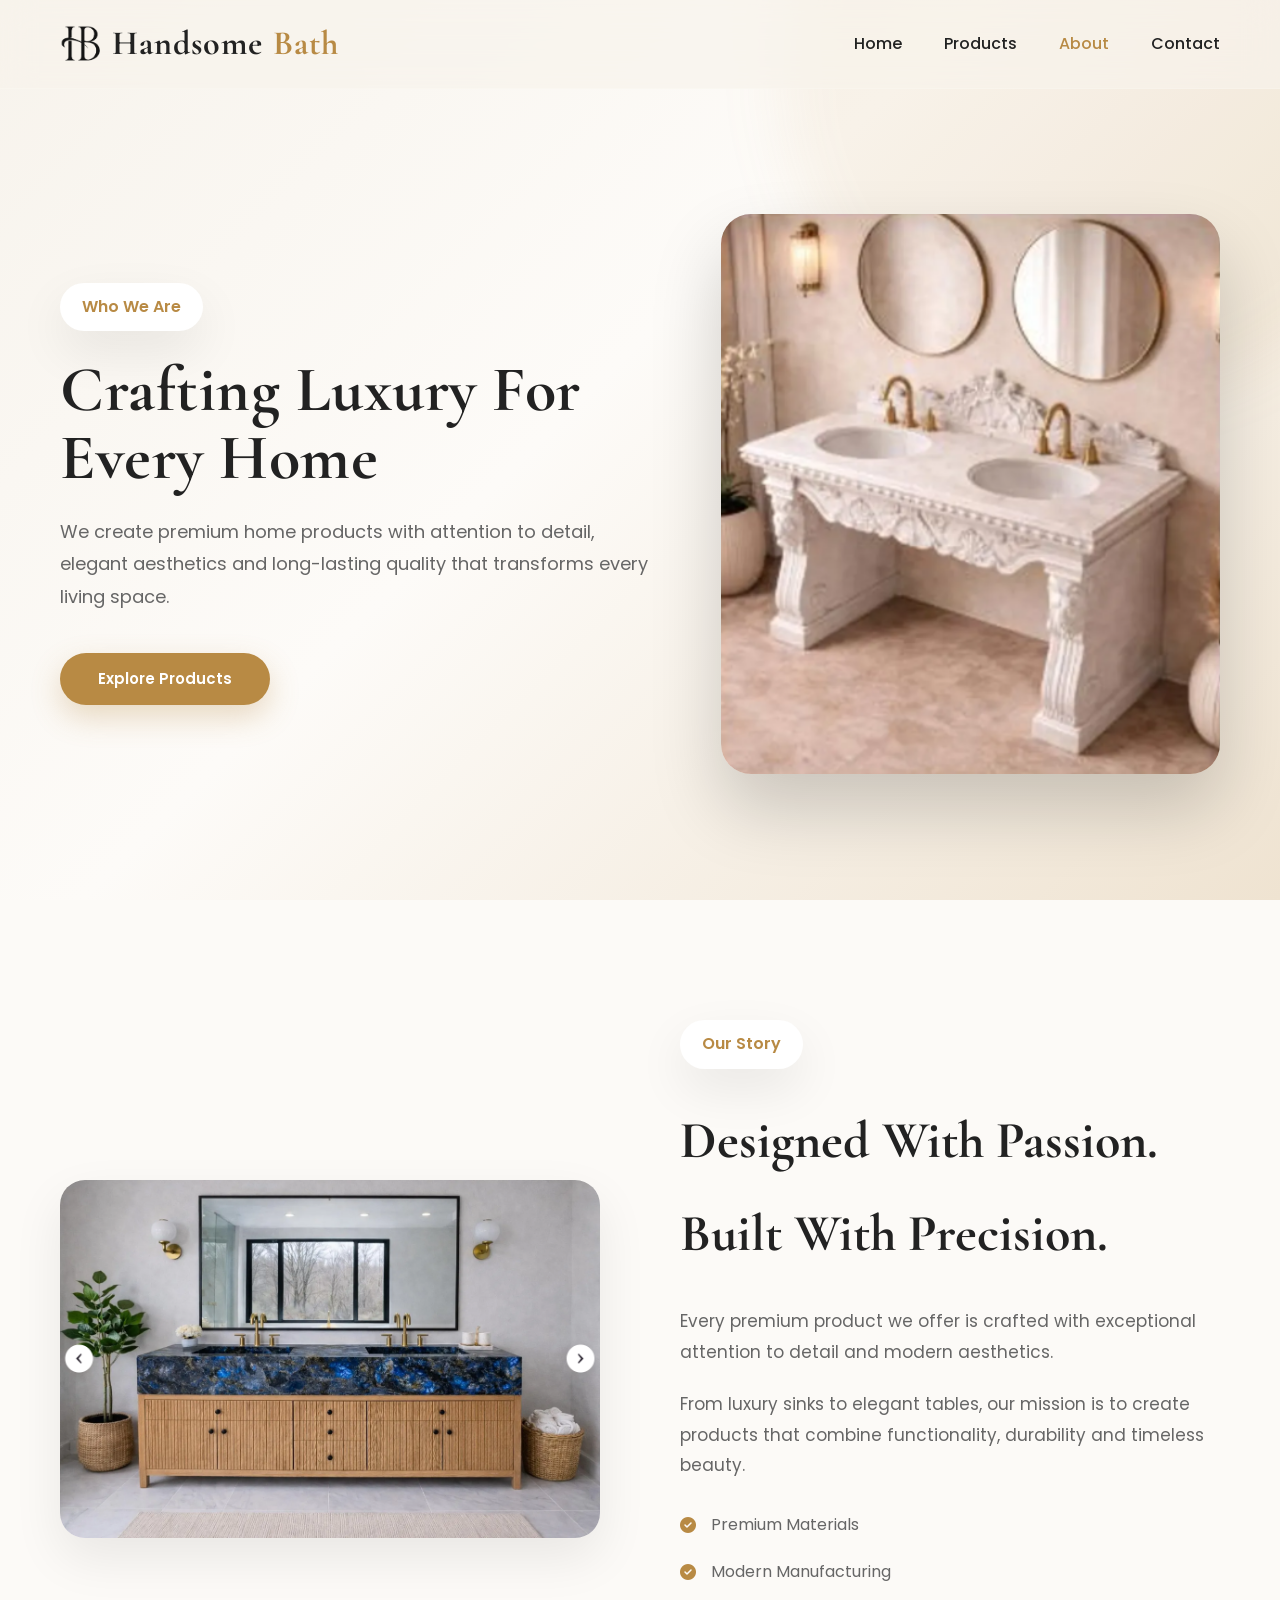
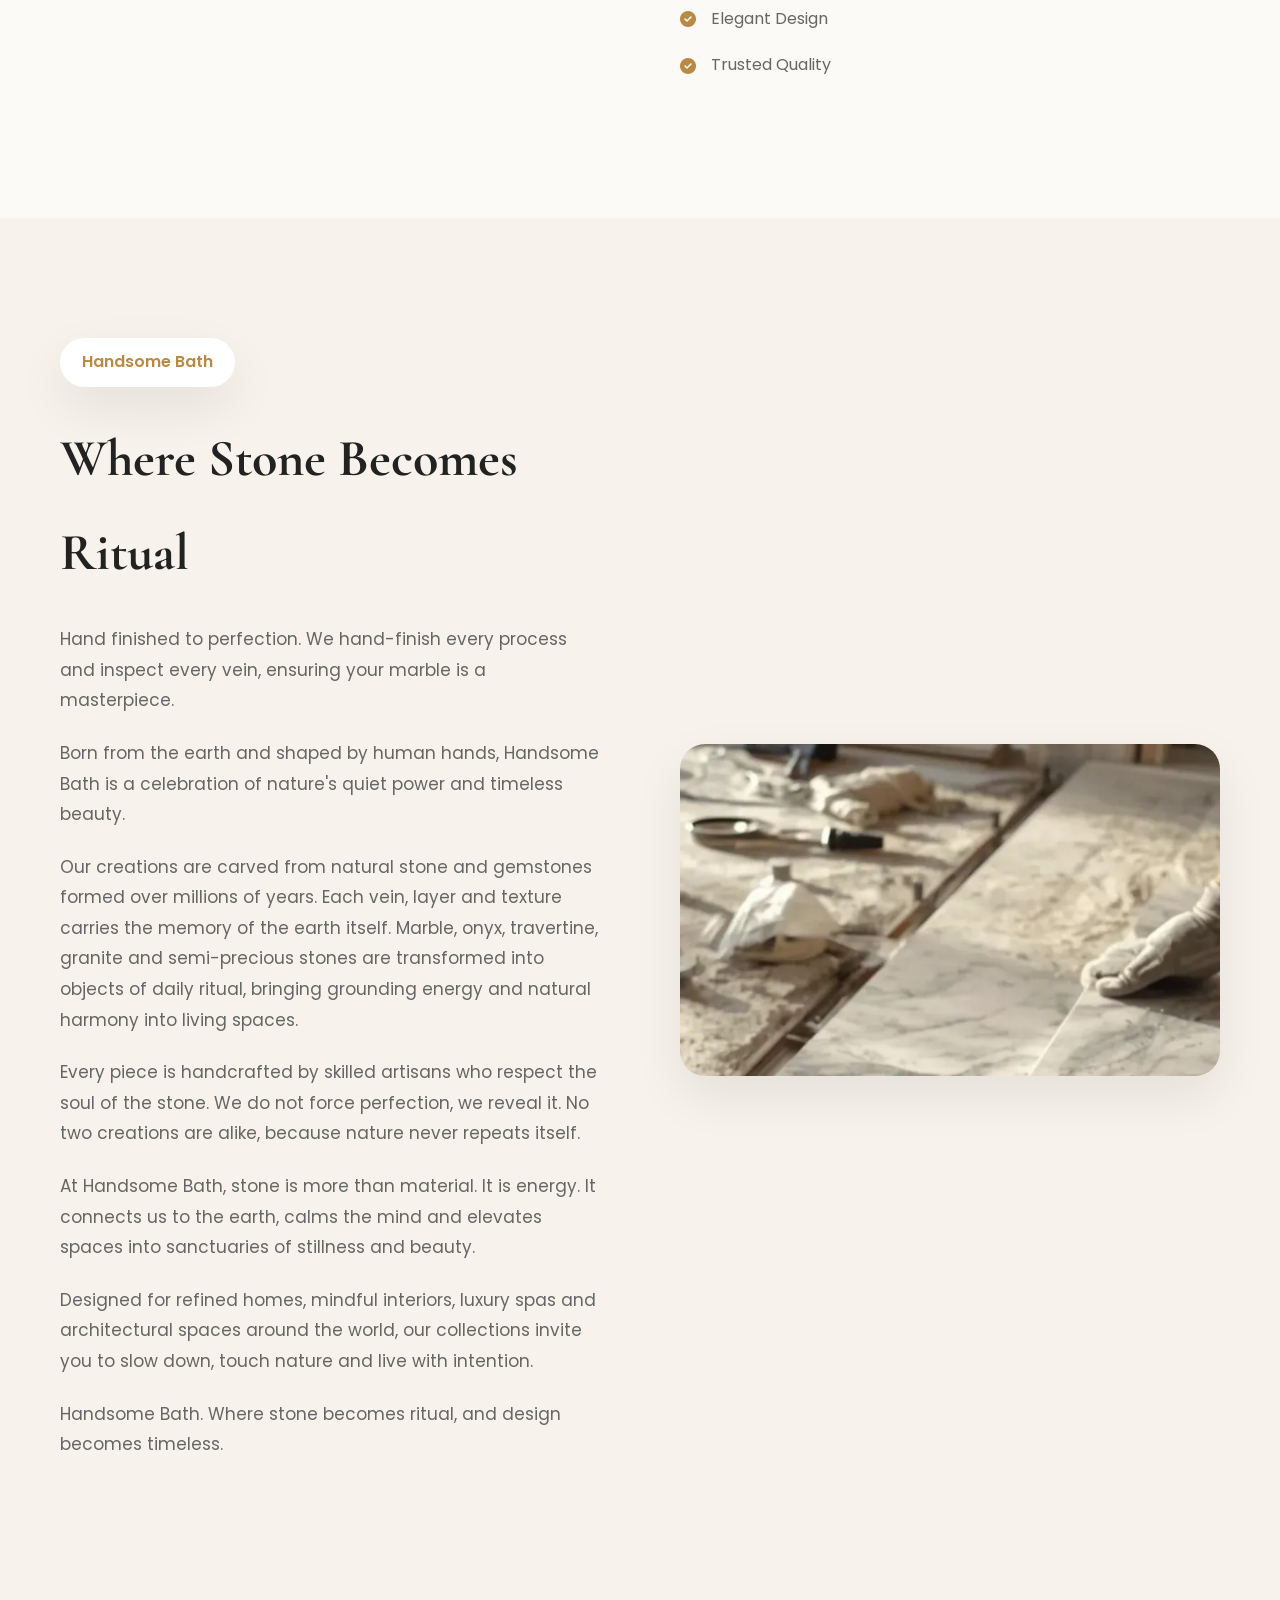
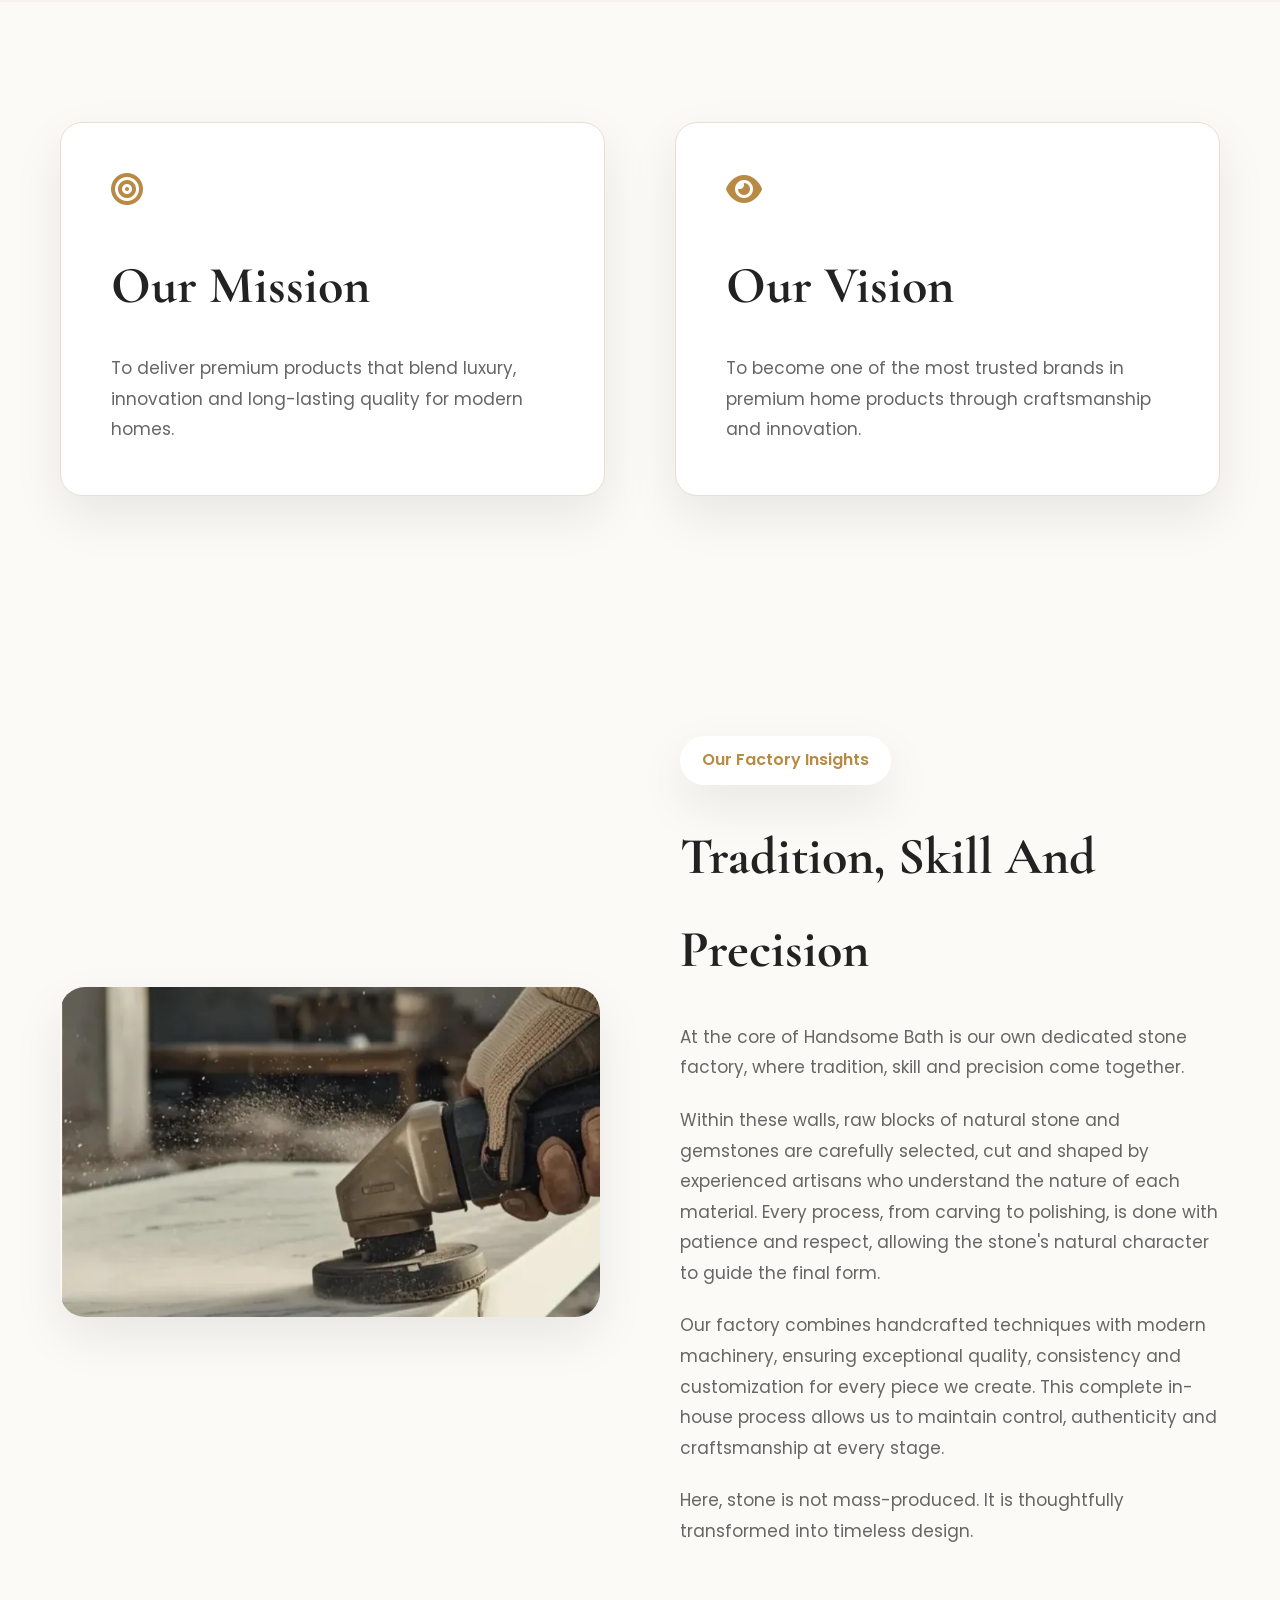
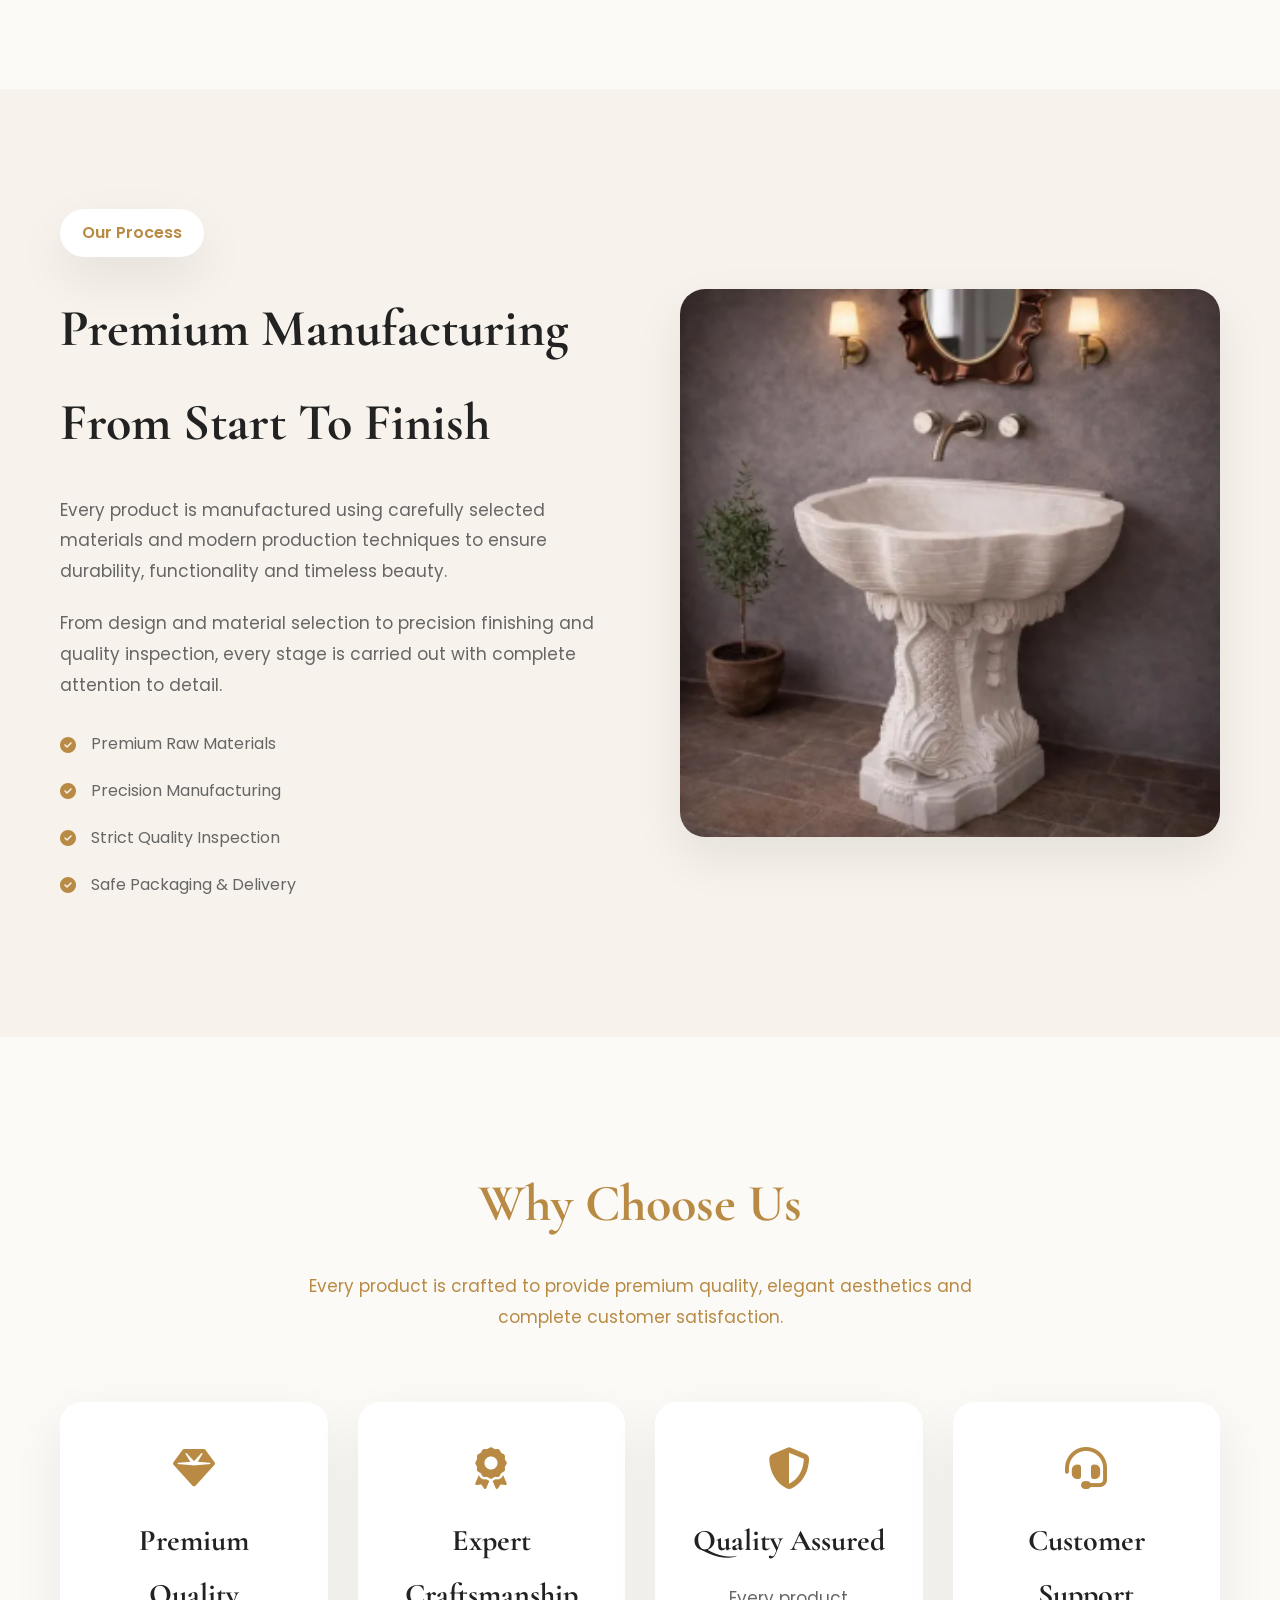
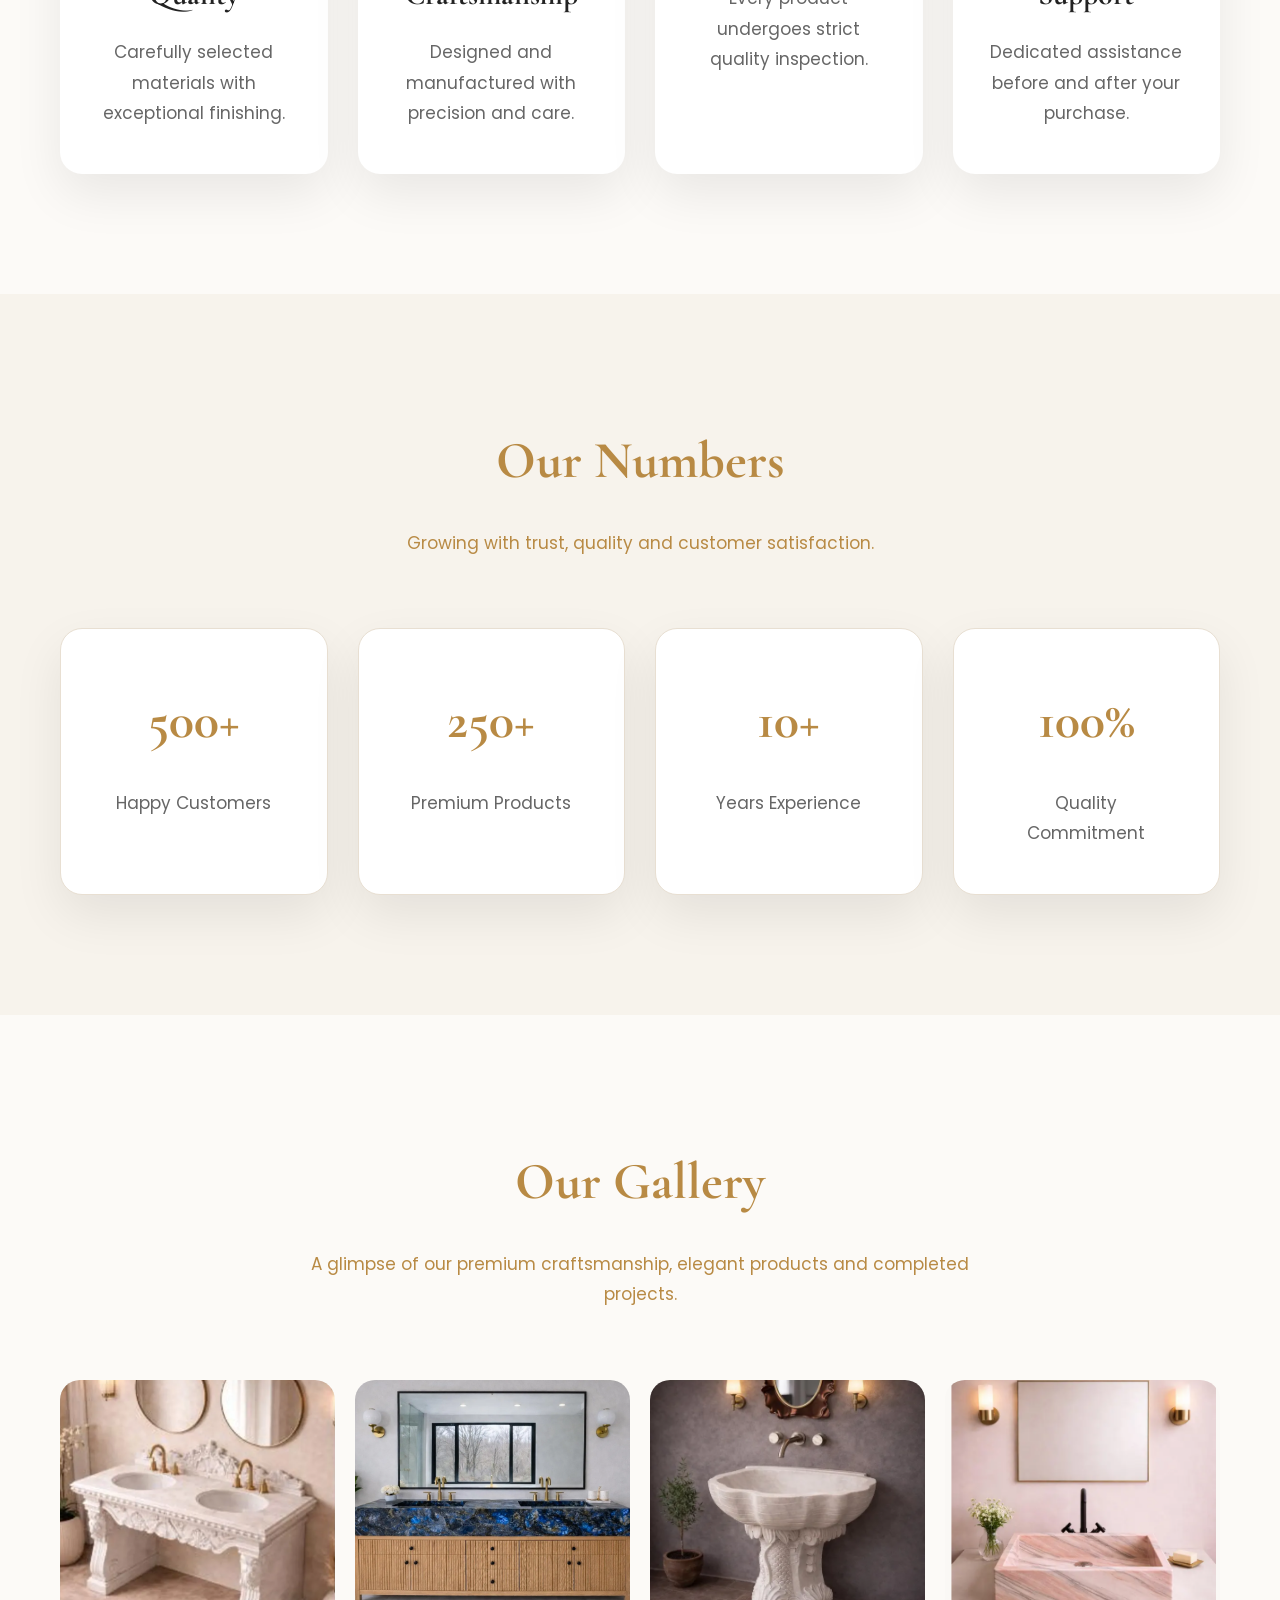
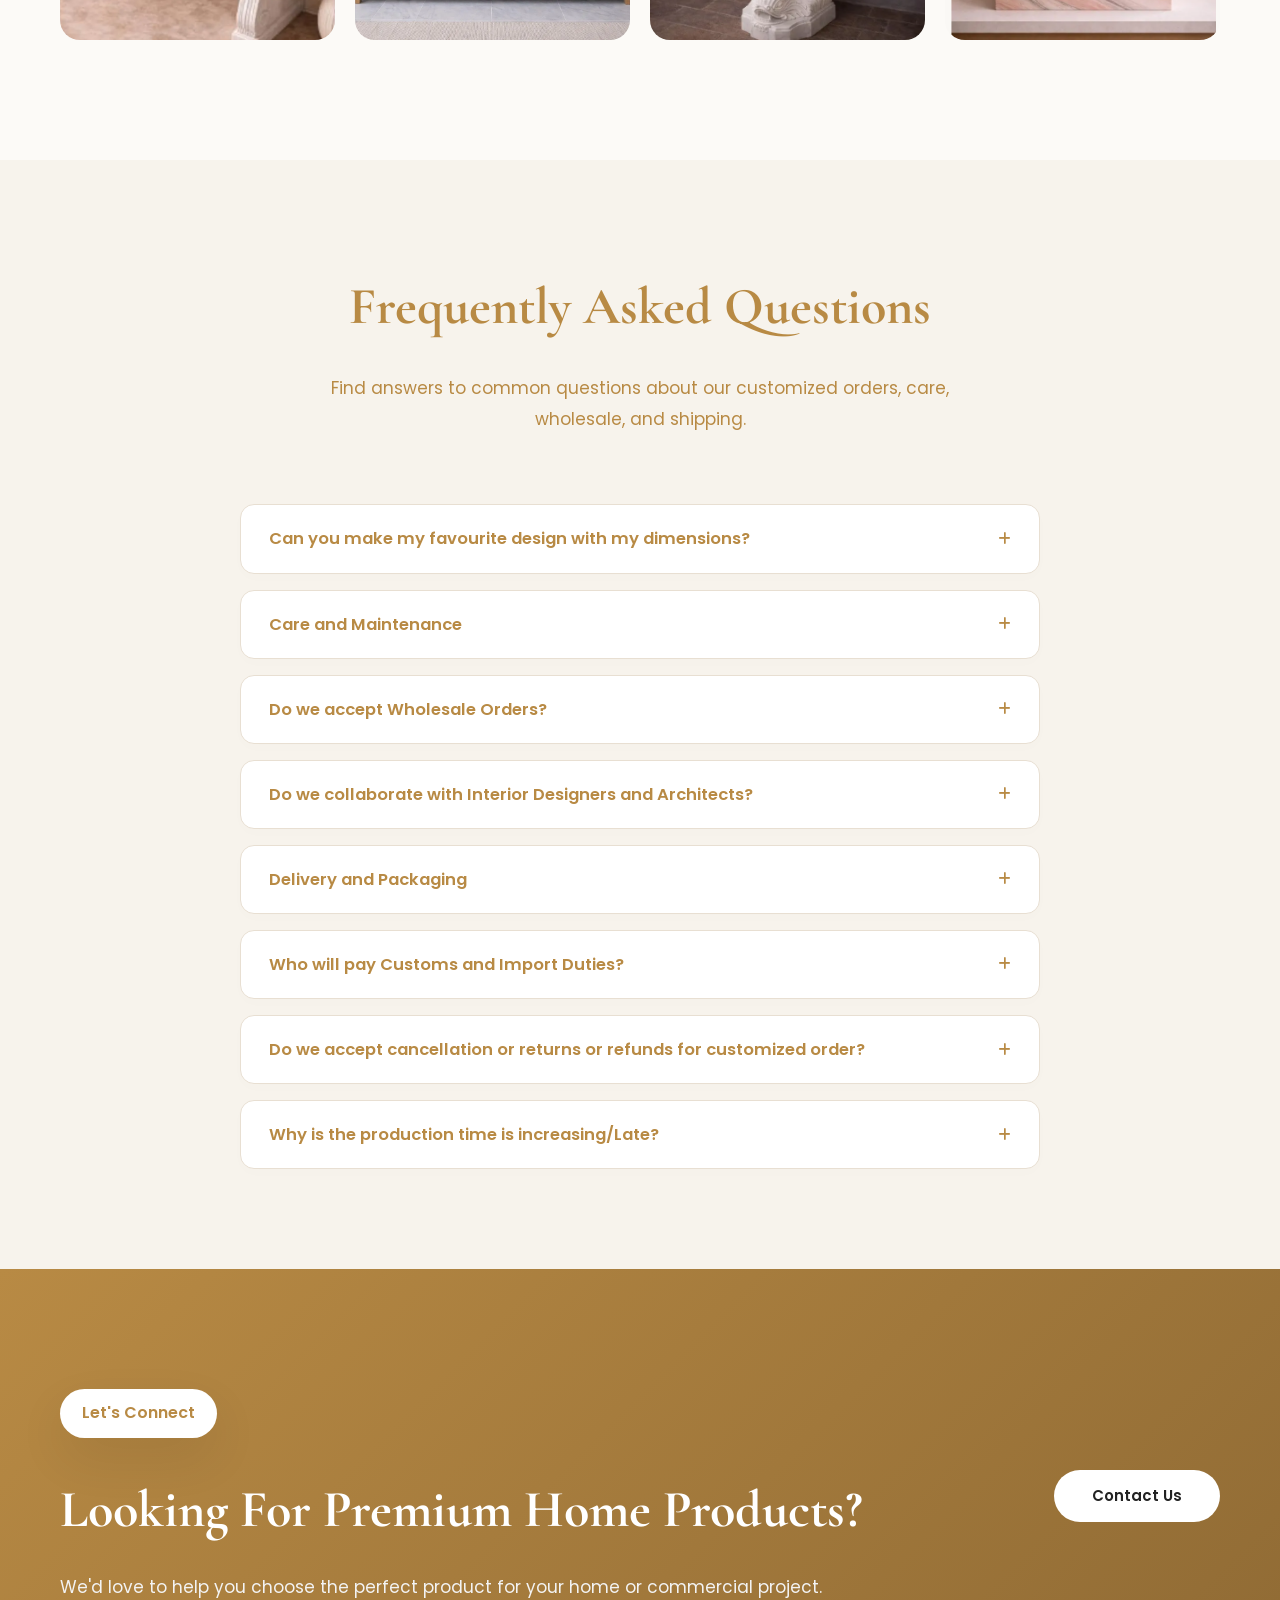
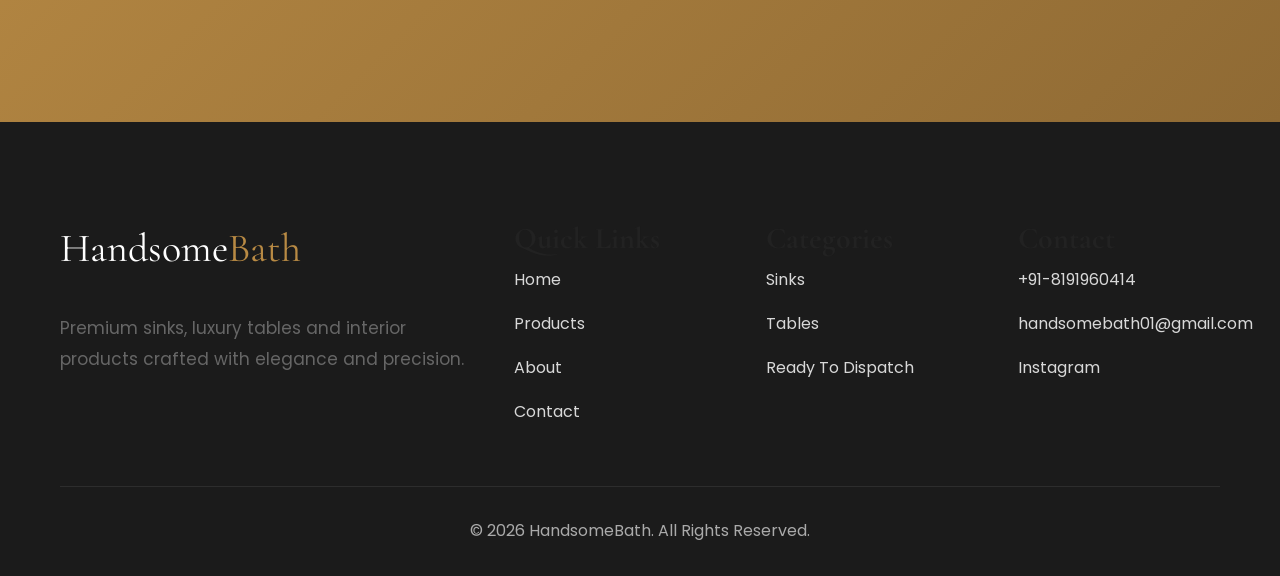
==== commit 5540581b: "fix: resolve hamburger icon garbage encoding rendering and enforce flexbox stacking constraints on m" ====
--- a/about.html
+++ b/about.html
@@ -94,7 +94,7 @@
 
         <div class="menu-btn">
 
-            ☰
+            <i class="fa-solid fa-bars"></i>
 
         </div>
 
--- a/assets/css/style.css
+++ b/assets/css/style.css
@@ -139,12 +139,10 @@
 .footer-grid,
 .product-grid,
 .category-grid,
-.featured-grid,
 .feature-grid,
 .testimonial-grid,
 .instagram-grid,
 .grid-2,
-.grid-3,
 .grid-4{
 
     min-width:0;
@@ -410,7 +408,7 @@
 
 .nav-logo{
 
-    height:36px;
+    height:1.1em;
 
     width:auto;
 
@@ -514,17 +512,7 @@
 
 }
 
-.mt-1{
-
-    margin-top:20px;
-
-}
-
-.mt-2{
-
-    margin-top:40px;
-
-}
+
 
 .mt-3{
 
@@ -532,39 +520,7 @@
 
 }
 
-.mb-1{
-
-    margin-bottom:20px;
-
-}
-
-.mb-2{
-
-    margin-bottom:40px;
-
-}
-
-.mb-3{
-
-    margin-bottom:70px;
-
-}
-
-.flex{
-
-    display:flex;
-
-}
-
-.flex-center{
-
-    display:flex;
-
-    justify-content:center;
-
-    align-items:center;
-
-}
+
 
 .grid-2{
 
@@ -576,15 +532,7 @@
 
 }
 
-.grid-3{
-
-    display:grid;
-
-    grid-template-columns:repeat(3,1fr);
-
-    gap:35px;
-
-}
+
 
 .grid-4{
 
@@ -942,80 +890,7 @@
 
 }
 
-.featured-grid{
-
-    display:grid;
-
-    grid-template-columns:repeat(3,1fr);
-
-    gap:35px;
-
-}
-
-.feature-box{
-
-    position:relative;
-
-    overflow:hidden;
-
-    border-radius:25px;
-
-    box-shadow:var(--shadow);
-
-    cursor:pointer;
-
-}
-
-.feature-box img{
-
-    height:clamp(320px, 40vw, 520px);
-
-    object-fit:cover;
-
-    transition:.6s;
-
-}
-
-.feature-box:hover img{
-
-    transform:scale(1.08);
-
-}
-
-.feature-overlay{
-
-    position:absolute;
-
-    inset:0;
-
-    background:linear-gradient(
-        transparent,
-        rgba(0,0,0,.75)
-    );
-
-    display:flex;
-
-    align-items:flex-end;
-
-    padding:35px;
-
-}
-
-.feature-overlay h3{
-
-    color:white;
-
-    font-size:34px;
-
-}
-
-.feature-overlay p{
-
-    color:#F4F4F4;
-
-    margin-top:10px;
-
-}
+
 
 
 
--- a/assets/css/responsive.css
+++ b/assets/css/responsive.css
@@ -120,7 +120,6 @@
     }
 
     .feature-grid,
-    .featured-grid,
     .testimonial-grid,
     .instagram-grid,
     .grid-4{
@@ -361,19 +360,16 @@
     }
 
     .hero-image img,
-    .about-image,
-    .feature-box{
+    .about-image{
 
         border-radius:18px;
 
     }
 
     .category-grid,
-    .featured-grid,
     .feature-grid,
     .testimonial-grid,
     .footer-grid,
-    .grid-3,
     .grid-4{
 
         grid-template-columns:1fr;
@@ -389,12 +385,6 @@
     .product-image img{
 
         height:300px;
-
-    }
-
-    .feature-box img{
-
-        height:360px;
 
     }
 
@@ -714,3 +704,145 @@
     }
 
 }
+
+/*=========================================================
+MOBILE OPTIMIZATIONS (SIDEBAR & FAQ ACCORDION)
+@media (max-width: 992px) {
+
+    .shop-layout {
+
+        display: flex !important;
+
+        flex-direction: column !important;
+
+        width: 100% !important;
+
+        max-width: 100% !important;
+
+        gap: 20px !important;
+
+    }
+
+    .shop-sidebar {
+
+        background: transparent !important;
+
+        border: none !important;
+
+        box-shadow: none !important;
+
+        padding: 0 !important;
+
+        width: 100% !important;
+
+        max-width: 100% !important;
+
+        overflow: hidden !important;
+
+    }
+
+    .sidebar-title {
+
+        display: none !important;
+
+    }
+
+    .shop-categories {
+
+        display: flex !important;
+
+        flex-direction: row !important;
+
+        overflow-x: auto !important;
+
+        -webkit-overflow-scrolling: touch !important;
+
+        padding: 4px 0 16px !important;
+
+        scrollbar-width: none !important;
+
+        -ms-overflow-style: none !important;
+
+        width: 100% !important;
+
+        max-width: 100% !important;
+
+        gap: 8px !important;
+
+    }
+
+    .shop-categories::-webkit-scrollbar {
+
+        display: none !important;
+
+    }
+
+    .shop-main {
+
+        min-width: 0 !important;
+
+        width: 100% !important;
+
+        max-width: 100% !important;
+
+        overflow: hidden !important;
+
+    }
+
+    .shop-categories li {
+
+        background: white;
+
+        border: 1px solid var(--border);
+
+        padding: 8px 16px;
+
+        border-radius: 20px;
+
+        gap: 10px;
+
+    }
+
+    .shop-categories li.active {
+
+        background: var(--gold);
+
+        border-color: var(--gold);
+
+        color: white;
+
+    }
+
+}
+
+@media (max-width: 576px) {
+
+    .faq-grid {
+
+        margin-top: 25px;
+
+        gap: 12px;
+
+    }
+
+    .faq-question {
+
+        padding: 16px 20px;
+
+        font-size: 15px;
+
+    }
+
+    .faq-answer {
+
+        padding: 0 20px;
+
+    }
+
+    .faq-item.active .faq-answer {
+
+        padding-bottom: 18px;
+
+    }
+
+}
